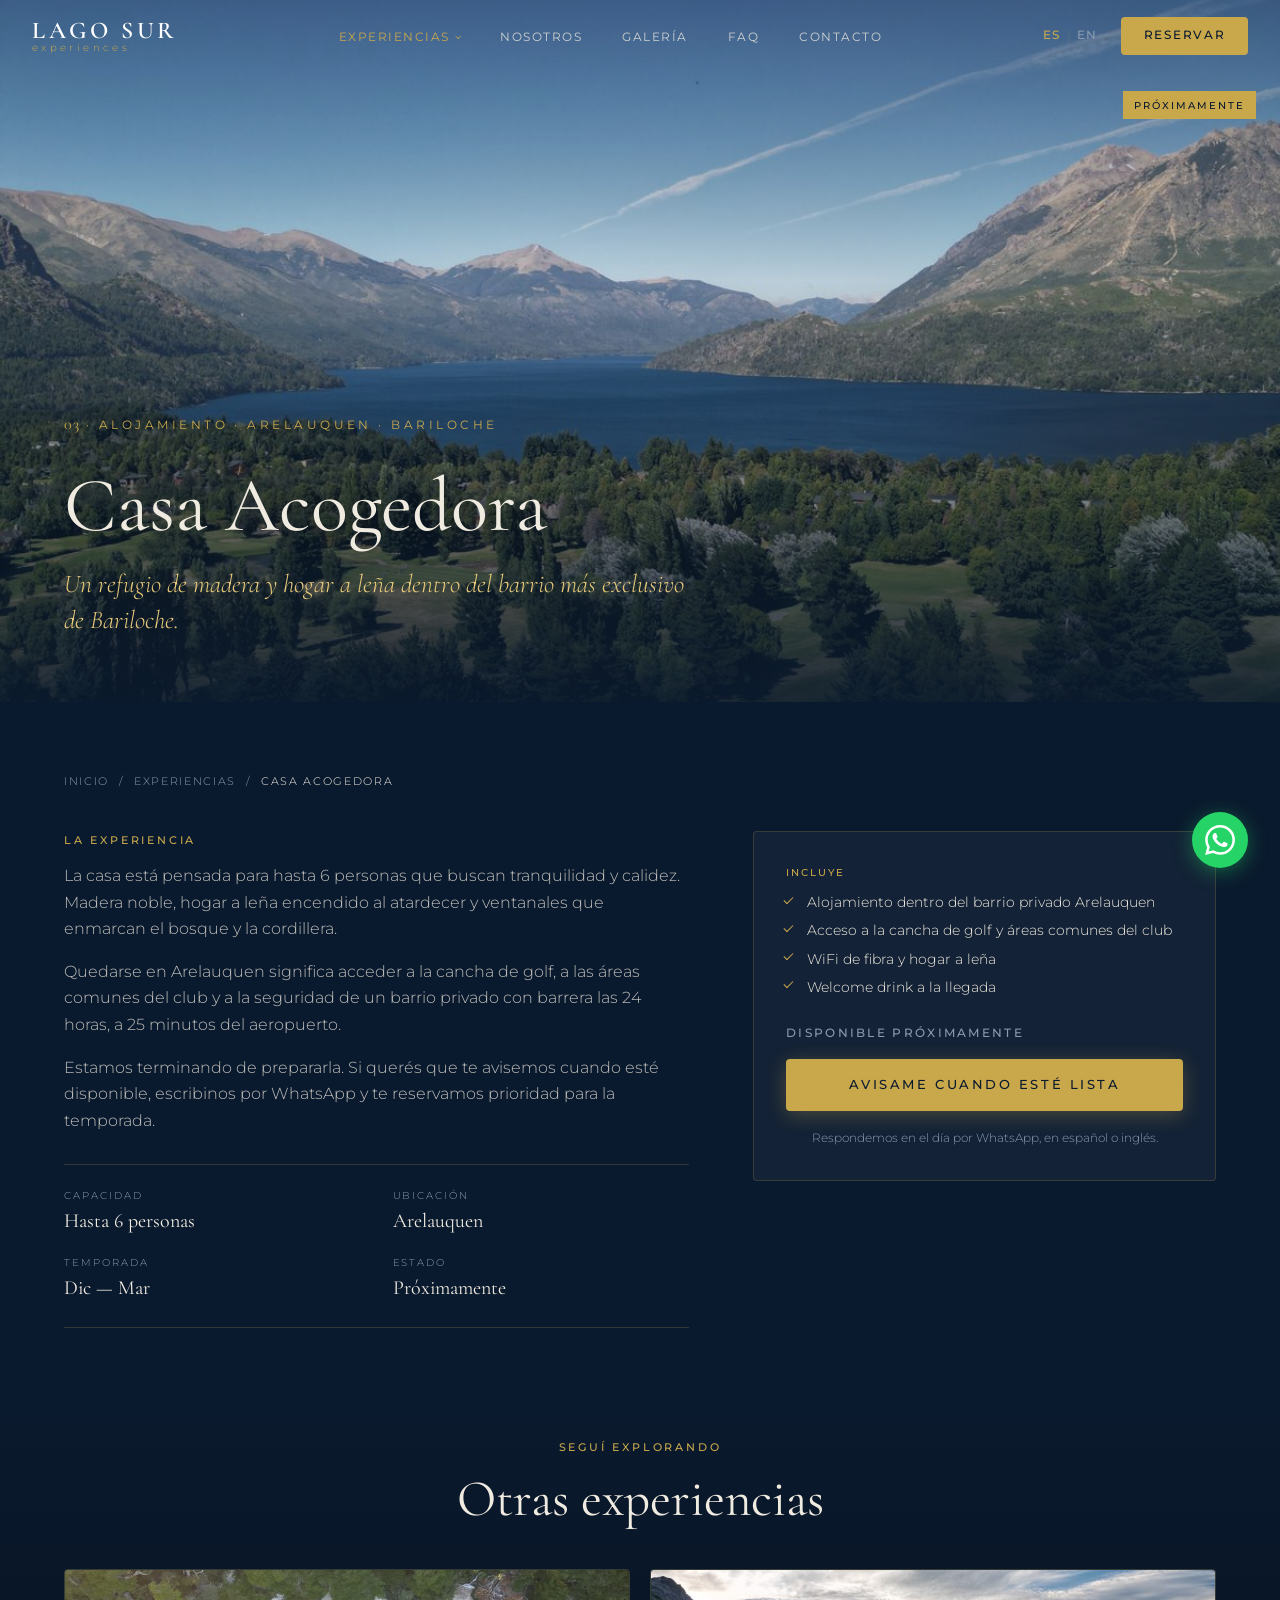
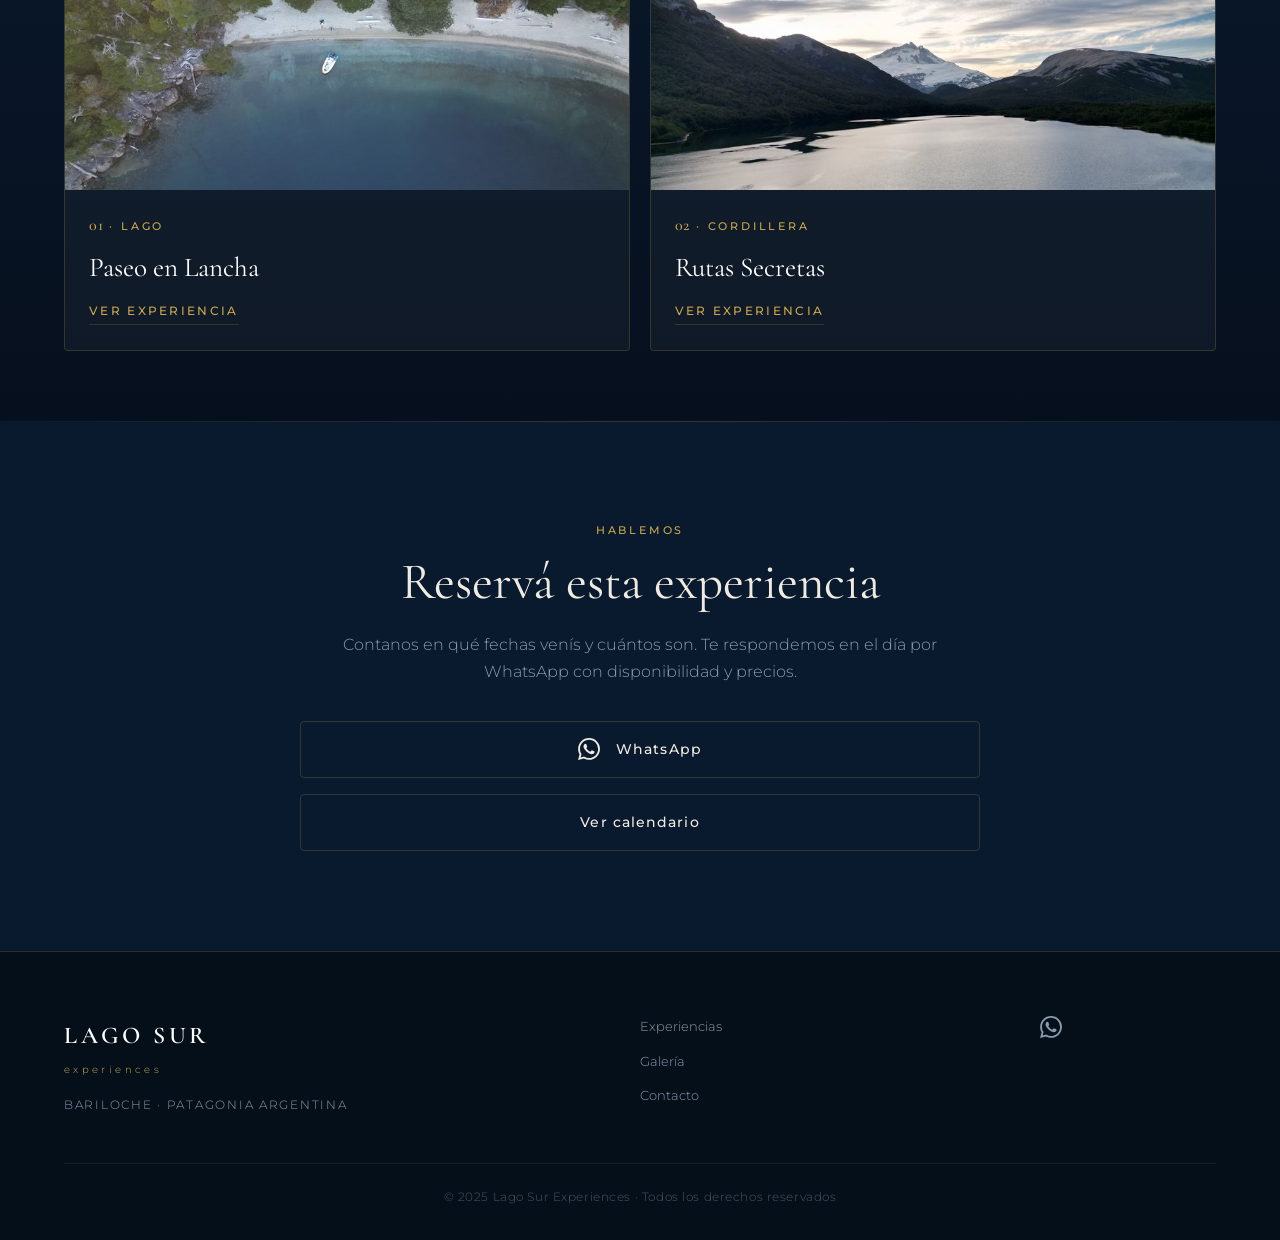
==== casa-arelauquen.html @ a9408c5f "SEO/GEO pass: move to lagosur.site, open robots.txt to AI crawlers, tighter titles - Canonicals, sit" ====
<!DOCTYPE html>
<html lang="es">
<head>
  <meta charset="UTF-8">
  <meta name="viewport" content="width=device-width, initial-scale=1.0">
  <title>Casa en Arelauquen, Bariloche (próximamente) | Lago Sur</title>
  <meta name="description" content="Casa para hasta 6 personas con hogar a leña dentro del barrio privado Arelauquen, Bariloche, con acceso al golf y al club. Próximamente.">
  <meta name="keywords" content="alojamiento Arelauquen, casa Bariloche barrio privado, hospedaje golf Bariloche">
  <link rel="canonical" href="https://lagosur.site/casa-arelauquen.html">

  <meta property="og:type" content="website">
  <meta property="og:site_name" content="Lago Sur Experiences">
  <meta property="og:url" content="https://lagosur.site/casa-arelauquen.html">
  <meta property="og:title" content="Casa en Arelauquen, Bariloche (próximamente) | Lago Sur">
  <meta property="og:description" content="Casa para hasta 6 personas con hogar a leña dentro del barrio privado Arelauquen, Bariloche, con acceso al golf y al club. Próximamente.">
  <meta property="og:image" content="https://lagosur.site/assets/img/arelauquen-golf.jpg">
  <meta property="og:image:alt" content="Casa en Arelauquen, Bariloche (próximamente) | Lago Sur">
  <meta property="og:locale" content="es_AR">
  <meta property="og:locale:alternate" content="en_US">
  <meta name="twitter:card" content="summary_large_image">
  <meta name="twitter:title" content="Casa en Arelauquen, Bariloche (próximamente) | Lago Sur">
  <meta name="twitter:description" content="Casa para hasta 6 personas con hogar a leña dentro del barrio privado Arelauquen, Bariloche, con acceso al golf y al club. Próximamente.">
  <meta name="twitter:image" content="https://lagosur.site/assets/img/arelauquen-golf.jpg">
  <meta name="theme-color" content="#0a1a2e">

  <link rel="icon" href="/favicon.ico" sizes="48x48">
  <link rel="icon" href="/favicon.svg" type="image/svg+xml">
  <link rel="apple-touch-icon" href="/apple-touch-icon.png">
  <link rel="manifest" href="/site.webmanifest">

  <script type="application/ld+json">
  {
    "@context": "https://schema.org",
    "@graph": [
      {
        "@type": "BreadcrumbList",
        "itemListElement": [
          {
            "@type": "ListItem",
            "position": 1,
            "name": "Inicio",
            "item": "https://lagosur.site/"
          },
          {
            "@type": "ListItem",
            "position": 2,
            "name": "Experiencias",
            "item": "https://lagosur.site/experiencias.html"
          },
          {
            "@type": "ListItem",
            "position": 3,
            "name": "Casa Acogedora",
            "item": "https://lagosur.site/casa-arelauquen.html"
          }
        ]
      },
      {
        "@type": "LodgingBusiness",
        "name": "Casa Acogedora",
        "url": "https://lagosur.site/casa-arelauquen.html",
        "image": "https://lagosur.site/assets/img/arelauquen-golf.jpg",
        "description": "Casa para hasta 6 personas con hogar a leña dentro del barrio privado Arelauquen, Bariloche, con acceso al golf y al club. Próximamente.",
        "address": {
          "@type": "PostalAddress",
          "addressLocality": "Bariloche",
          "addressRegion": "Río Negro",
          "addressCountry": "AR"
        }
      }
    ]
  }
  </script>
  <link rel="preconnect" href="https://fonts.googleapis.com">
  <link href="https://fonts.googleapis.com/css2?family=Cormorant+Garamond:ital,wght@0,300;0,400;0,600;1,300;1,400&family=Montserrat:wght@300;400;500;600&display=swap" rel="stylesheet">
  <link rel="stylesheet" href="styles.css">
</head>
<body class="page-experiencias page-xp" data-xp="casa-arelauquen" data-wa-es="Hola, quiero que me avisen cuando la casa en Arelauquen esté disponible" data-wa-en="Hi, please let me know when the house in Arelauquen is available">

  <!-- ── NAVBAR ────────────────────────────────────────────────── -->
  <nav id="navbar">
    <a href="index.html" class="nav-logo">
      <span class="logo-main">LAGO SUR</span>
      <span class="logo-sub" data-es="experiences" data-en="experiences">experiences</span>
    </a>

    <button class="nav-toggle" id="navToggle" aria-label="Menú">
      <span></span><span></span><span></span>
    </button>

    <ul class="nav-links" id="navLinks">
      <li class="nav-dropdown">
        <a href="experiencias.html" class="nav-drop-trigger active" data-es="Experiencias" data-en="Experiences">Experiencias</a>
        <ul class="nav-drop-menu">
          <li><a href="paseo-en-lancha.html" data-es="Paseo en Lancha" data-en="Boat Tour">Paseo en Lancha</a></li>
          <li><a href="rutas-secretas.html"  data-es="Rutas Secretas"  data-en="Secret Trails">Rutas Secretas</a></li>
          <li><a href="casa-arelauquen.html" class="active"   data-es="Casa Acogedora"  data-en="Cozy House">Casa Acogedora</a></li>
          <li class="nav-drop-all"><a href="experiencias.html" data-es="Ver todas en detalle" data-en="See all in detail">Ver todas en detalle</a></li>
        </ul>
      </li>
      <li><a href="index.html#guias"         data-es="Nosotros"     data-en="About us">Nosotros</a></li>
      <li><a href="index.html#galeria"       data-es="Galería"      data-en="Gallery">Galería</a></li>
      <li><a href="index.html#faq"           data-es="FAQ"          data-en="FAQ">FAQ</a></li>
      <li><a href="#contacto"      data-es="Contacto"     data-en="Contact">Contacto</a></li>
    </ul>

    <div class="nav-right">
      <div class="lang-toggle">
        <button class="lang-btn active" id="btnEs" onclick="setLang('es')">ES</button>
        <span class="lang-sep">|</span>
        <button class="lang-btn" id="btnEn" onclick="setLang('en')">EN</button>
      </div>
      <a href="#contacto" class="btn-reservar" data-es="Reservar" data-en="Book Now">Reservar</a>
    </div>
  </nav>

  <!-- ── HERO ──────────────────────────────────────────────────── -->
  <header class="xp-hero xp-hero--page">
    <img class="xp-hero-img" src="assets/img/arelauquen-golf.jpg" srcset="assets/img/arelauquen-golf-800.jpg 800w, assets/img/arelauquen-golf.jpg 1600w" sizes="100vw" fetchpriority="high"
         style="object-position:center 45%" alt="Cancha de golf de Arelauquen con el lago Nahuel Huapi y la cordillera" data-alt-es="Cancha de golf de Arelauquen con el lago Nahuel Huapi y la cordillera" data-alt-en="Arelauquen golf course with Lake Nahuel Huapi and the Andes">
    <div class="hero-overlay"></div>
    <span class="exp-badge xp-hero-badge" data-es="Próximamente" data-en="Coming soon">Próximamente</span>
    <div class="hero-content fade-in">
      <p class="hero-location"><span class="xp-num">03</span> · <span data-es="Alojamiento" data-en="Stay">Alojamiento</span> · Arelauquen · Bariloche</p>
      <h1 class="hero-title" data-es="Casa Acogedora" data-en="Cozy House">Casa Acogedora</h1>
      <p class="xp-hero-tag" data-es="Un refugio de madera y hogar a leña dentro del barrio más exclusivo de Bariloche." data-en="A wood-and-fireplace refuge inside the most exclusive estate in Bariloche.">Un refugio de madera y hogar a leña dentro del barrio más exclusivo de Bariloche.</p>
    </div>
  </header>

  <!-- ── DETALLE ───────────────────────────────────────────────── -->
  <section class="xp-detail">
    <div class="container">
      <nav class="xp-crumbs fade-in" aria-label="Breadcrumb">
        <a href="index.html" data-es="Inicio" data-en="Home">Inicio</a><span>/</span><a href="experiencias.html" data-es="Experiencias" data-en="Experiences">Experiencias</a><span>/</span><span data-es="Casa Acogedora" data-en="Cozy House">Casa Acogedora</span>
      </nav>
      <div class="xp-detail-grid">
        <div class="xp-body fade-in">
          <p class="section-label" data-es="La experiencia" data-en="The experience">La experiencia</p>
          <p data-es="La casa está pensada para hasta 6 personas que buscan tranquilidad y calidez. Madera noble, hogar a leña encendido al atardecer y ventanales que enmarcan el bosque y la cordillera." data-en="The house is designed for up to 6 guests looking for calm and warmth. Noble wood, a fireplace lit at sunset and windows that frame the forest and the Andes.">La casa está pensada para hasta 6 personas que buscan tranquilidad y calidez. Madera noble, hogar a leña encendido al atardecer y ventanales que enmarcan el bosque y la cordillera.</p>
          <p data-es="Quedarse en Arelauquen significa acceder a la cancha de golf, a las áreas comunes del club y a la seguridad de un barrio privado con barrera las 24 horas, a 25 minutos del aeropuerto." data-en="Staying in Arelauquen means access to the golf course, the club common areas and the security of a gated estate with 24-hour access, 25 minutes from the airport.">Quedarse en Arelauquen significa acceder a la cancha de golf, a las áreas comunes del club y a la seguridad de un barrio privado con barrera las 24 horas, a 25 minutos del aeropuerto.</p>
          <p data-es="Estamos terminando de prepararla. Si querés que te avisemos cuando esté disponible, escribinos por WhatsApp y te reservamos prioridad para la temporada." data-en="We are finishing getting it ready. If you would like to be notified when it is available, message us on WhatsApp and we will hold priority for you this season.">Estamos terminando de prepararla. Si querés que te avisemos cuando esté disponible, escribinos por WhatsApp y te reservamos prioridad para la temporada.</p>
          <div class="xp-facts">
          <div class="xp-fact">
            <span class="xp-fact-label" data-es="Capacidad" data-en="Capacity">Capacidad</span>
            <strong data-es="Hasta 6 personas" data-en="Up to 6 people">Hasta 6 personas</strong>
          </div>
          <div class="xp-fact">
            <span class="xp-fact-label" data-es="Ubicación" data-en="Location">Ubicación</span>
            <strong data-es="Arelauquen" data-en="Arelauquen">Arelauquen</strong>
          </div>
          <div class="xp-fact">
            <span class="xp-fact-label" data-es="Temporada" data-en="Season">Temporada</span>
            <strong data-es="Dic — Mar" data-en="Dec — Mar">Dic — Mar</strong>
          </div>
          <div class="xp-fact">
            <span class="xp-fact-label" data-es="Estado" data-en="Status">Estado</span>
            <strong data-es="Próximamente" data-en="Coming soon">Próximamente</strong>
          </div>
          </div>
        </div>
        <aside class="xp-aside fade-in">
          <div class="xp-aside-card">
            <p class="exp-incluye-label" data-es="Incluye" data-en="Includes">Incluye</p>
            <ul class="exp-incluye">
            <li data-es="Alojamiento dentro del barrio privado Arelauquen" data-en="Accommodation inside the Arelauquen private estate">Alojamiento dentro del barrio privado Arelauquen</li>
            <li data-es="Acceso a la cancha de golf y áreas comunes del club" data-en="Access to the golf course and club common areas">Acceso a la cancha de golf y áreas comunes del club</li>
            <li data-es="WiFi de fibra y hogar a leña" data-en="Fiber WiFi and wood fireplace">WiFi de fibra y hogar a leña</li>
            <li data-es="Welcome drink a la llegada" data-en="Welcome drink on arrival">Welcome drink a la llegada</li>
            </ul>
            <span class="exp-cta exp-cta--soon" data-es="Disponible próximamente" data-en="Available soon">Disponible próximamente</span>
            <a href="#contacto" class="btn-hero xp-cta xp-cta-wa" target="_blank" rel="noopener" data-es="Avisame cuando esté lista" data-en="Notify me when it is ready">Avisame cuando esté lista</a>
            <p class="xp-aside-note" data-es="Respondemos en el día por WhatsApp, en español o inglés." data-en="We reply same-day via WhatsApp, in Spanish or English.">Respondemos en el día por WhatsApp, en español o inglés.</p>
          </div>
        </aside>
      </div>
    </div>
  </section>

  <!-- ── OTRAS EXPERIENCIAS ─────────────────────────────────────── -->
  <section class="xp-others">
    <div class="container">
      <div class="section-header fade-in">
        <p class="section-label" data-es="Seguí explorando" data-en="Keep exploring">Seguí explorando</p>
        <h2 data-es="Otras experiencias" data-en="Other experiences">Otras experiencias</h2>
      </div>
      <div class="xp-others-grid">
        <a href="paseo-en-lancha.html" class="xp-other fade-in">
          
          <img src="assets/img/playa-turquesa-aerea-800.jpg" loading="lazy" alt="Paseo en Lancha" data-alt-es="Paseo en Lancha" data-alt-en="Boat Tour">
          <div class="xp-other-body">
            <p class="section-label"><span class="xp-num">01</span> · <span data-es="Lago" data-en="Lake">Lago</span></p>
            <h3 data-es="Paseo en Lancha" data-en="Boat Tour">Paseo en Lancha</h3>
            <span class="exp-cta" data-es="Ver experiencia" data-en="See experience">Ver experiencia</span>
          </div>
        </a>
        <a href="rutas-secretas.html" class="xp-other fade-in">
          
          <img src="assets/img/lago-cordillera-nubes-800.jpg" loading="lazy" alt="Rutas Secretas" data-alt-es="Rutas Secretas" data-alt-en="Secret Trails">
          <div class="xp-other-body">
            <p class="section-label"><span class="xp-num">02</span> · <span data-es="Cordillera" data-en="Andes">Cordillera</span></p>
            <h3 data-es="Rutas Secretas" data-en="Secret Trails">Rutas Secretas</h3>
            <span class="exp-cta" data-es="Ver experiencia" data-en="See experience">Ver experiencia</span>
          </div>
        </a>
      </div>
    </div>
  </section>

  <!-- ── CONTACTO ───────────────────────────────────────────────── -->
  <section id="contacto" class="contacto">
    <div class="container">
      <div class="contacto-simple fade-in">
        <p class="section-label" data-es="Hablemos" data-en="Let's talk">Hablemos</p>
        <h2 data-es="Reservá esta experiencia" data-en="Book this experience">Reservá esta experiencia</h2>
        <p class="contacto-lead" data-es="Contanos en qué fechas venís y cuántos son. Te respondemos en el día por WhatsApp con disponibilidad y precios." data-en="Tell us your dates and how many you are. We reply same-day via WhatsApp with availability and prices.">Contanos en qué fechas venís y cuántos son. Te respondemos en el día por WhatsApp con disponibilidad y precios.</p>
        <div class="contacto-canales">
          <a href="#contacto" class="canal-item canal-whatsapp" target="_blank" rel="noopener">
            <svg viewBox="0 0 24 24" fill="currentColor"><path d="M17.472 14.382c-.297-.149-1.758-.867-2.03-.967-.273-.099-.471-.148-.67.15-.197.297-.767.966-.94 1.164-.173.199-.347.223-.644.075-.297-.15-1.255-.463-2.39-1.475-.883-.788-1.48-1.761-1.653-2.059-.173-.297-.018-.458.13-.606.134-.133.298-.347.446-.52.149-.174.198-.298.298-.497.099-.198.05-.371-.025-.52-.075-.149-.669-1.612-.916-2.207-.242-.579-.487-.5-.669-.51-.173-.008-.371-.01-.57-.01-.198 0-.52.074-.792.372-.272.297-1.04 1.016-1.04 2.479 0 1.462 1.065 2.875 1.213 3.074.149.198 2.096 3.2 5.077 4.487.709.306 1.262.489 1.694.625.712.227 1.36.195 1.871.118.571-.085 1.758-.719 2.006-1.413.248-.694.248-1.289.173-1.413-.074-.124-.272-.198-.57-.347m-5.421 7.403h-.004a9.87 9.87 0 01-5.031-1.378l-.361-.214-3.741.982.998-3.648-.235-.374a9.86 9.86 0 01-1.51-5.26c.001-5.45 4.436-9.884 9.888-9.884 2.64 0 5.122 1.03 6.988 2.898a9.825 9.825 0 012.893 6.994c-.003 5.45-4.437 9.884-9.885 9.884m8.413-18.297A11.815 11.815 0 0012.05 0C5.495 0 .16 5.335.157 11.892c0 2.096.547 4.142 1.588 5.945L.057 24l6.305-1.654a11.882 11.882 0 005.683 1.448h.005c6.554 0 11.89-5.335 11.893-11.893a11.821 11.821 0 00-3.48-8.413z"/></svg>
            WhatsApp
          </a>
          <a href="index.html#reservar" class="canal-item" data-es="Ver calendario" data-en="See calendar">Ver calendario</a>
        </div>
      </div>
    </div>
  </section>

  <!-- ── FOOTER ─────────────────────────────────────────────────── -->
  <footer class="footer">
    <div class="container">
      <div class="footer-grid">
        <div class="footer-brand">
          <span class="logo-main">LAGO SUR</span>
          <span class="logo-sub">experiences</span>
          <p data-es="Bariloche · Patagonia Argentina" data-en="Bariloche · Argentine Patagonia">Bariloche · Patagonia Argentina</p>
        </div>
        <div class="footer-links">
          <a href="experiencias.html" data-es="Experiencias" data-en="Experiences">Experiencias</a>
          <a href="index.html#galeria"      data-es="Galería"        data-en="Gallery">Galería</a>
          <a href="#contacto"     data-es="Contacto"       data-en="Contact">Contacto</a>
        </div>
        <div class="footer-social">
          <a href="#" target="_blank" rel="noopener" aria-label="Instagram">
            <svg viewBox="0 0 24 24" fill="currentColor"><path d="M12 2.163c3.204 0 3.584.012 4.85.07 3.252.148 4.771 1.691 4.919 4.919.058 1.265.069 1.645.069 4.849 0 3.205-.012 3.584-.069 4.849-.149 3.225-1.664 4.771-4.919 4.919-1.266.058-1.644.07-4.85.07-3.204 0-3.584-.012-4.849-.07-3.26-.149-4.771-1.699-4.919-4.92-.058-1.265-.07-1.644-.07-4.849 0-3.204.013-3.583.07-4.849.149-3.227 1.664-4.771 4.919-4.919 1.266-.057 1.645-.069 4.849-.069zm0-2.163c-3.259 0-3.667.014-4.947.072-4.358.2-6.78 2.618-6.98 6.98-.059 1.281-.073 1.689-.073 4.948 0 3.259.014 3.668.072 4.948.2 4.358 2.618 6.78 6.98 6.98 1.281.058 1.689.072 4.948.072 3.259 0 3.668-.014 4.948-.072 4.354-.2 6.782-2.618 6.979-6.98.059-1.28.073-1.689.073-4.948 0-3.259-.014-3.667-.072-4.947-.196-4.354-2.617-6.78-6.979-6.98-1.281-.059-1.69-.073-4.949-.073zm0 5.838c-3.403 0-6.162 2.759-6.162 6.162s2.759 6.163 6.162 6.163 6.162-2.759 6.162-6.163c0-3.403-2.759-6.162-6.162-6.162zm0 10.162c-2.209 0-4-1.79-4-4 0-2.209 1.791-4 4-4s4 1.791 4 4c0 2.21-1.791 4-4 4zm6.406-11.845c-.796 0-1.441.645-1.441 1.44s.645 1.44 1.441 1.44c.795 0 1.439-.645 1.439-1.44s-.644-1.44-1.439-1.44z"/></svg>
          </a>
          <a href="#contacto" target="_blank" rel="noopener" aria-label="WhatsApp">
            <svg viewBox="0 0 24 24" fill="currentColor"><path d="M17.472 14.382c-.297-.149-1.758-.867-2.03-.967-.273-.099-.471-.148-.67.15-.197.297-.767.966-.94 1.164-.173.199-.347.223-.644.075-.297-.15-1.255-.463-2.39-1.475-.883-.788-1.48-1.761-1.653-2.059-.173-.297-.018-.458.13-.606.134-.133.298-.347.446-.52.149-.174.198-.298.298-.497.099-.198.05-.371-.025-.52-.075-.149-.669-1.612-.916-2.207-.242-.579-.487-.5-.669-.51-.173-.008-.371-.01-.57-.01-.198 0-.52.074-.792.372-.272.297-1.04 1.016-1.04 2.479 0 1.462 1.065 2.875 1.213 3.074.149.198 2.096 3.2 5.077 4.487.709.306 1.262.489 1.694.625.712.227 1.36.195 1.871.118.571-.085 1.758-.719 2.006-1.413.248-.694.248-1.289.173-1.413-.074-.124-.272-.198-.57-.347m-5.421 7.403h-.004a9.87 9.87 0 01-5.031-1.378l-.361-.214-3.741.982.998-3.648-.235-.374a9.86 9.86 0 01-1.51-5.26c.001-5.45 4.436-9.884 9.888-9.884 2.64 0 5.122 1.03 6.988 2.898a9.825 9.825 0 012.893 6.994c-.003 5.45-4.437 9.884-9.885 9.884m8.413-18.297A11.815 11.815 0 0012.05 0C5.495 0 .16 5.335.157 11.892c0 2.096.547 4.142 1.588 5.945L.057 24l6.305-1.654a11.882 11.882 0 005.683 1.448h.005c6.554 0 11.89-5.335 11.893-11.893a11.821 11.821 0 00-3.48-8.413z"/></svg>
          </a>
        </div>
      </div>
      <div class="footer-bottom">
        <p>© 2025 Lago Sur Experiences · <span data-es="Todos los derechos reservados" data-en="All rights reserved">Todos los derechos reservados</span></p>
      </div>
    </div>
  </footer>

  <!-- ── WHATSAPP FAB ────────────────────────────────────────────── -->
  <a href="#contacto"
     class="whatsapp-fab" target="_blank" rel="noopener" aria-label="WhatsApp">
    <svg viewBox="0 0 24 24" fill="currentColor"><path d="M17.472 14.382c-.297-.149-1.758-.867-2.03-.967-.273-.099-.471-.148-.67.15-.197.297-.767.966-.94 1.164-.173.199-.347.223-.644.075-.297-.15-1.255-.463-2.39-1.475-.883-.788-1.48-1.761-1.653-2.059-.173-.297-.018-.458.13-.606.134-.133.298-.347.446-.52.149-.174.198-.298.298-.497.099-.198.05-.371-.025-.52-.075-.149-.669-1.612-.916-2.207-.242-.579-.487-.5-.669-.51-.173-.008-.371-.01-.57-.01-.198 0-.52.074-.792.372-.272.297-1.04 1.016-1.04 2.479 0 1.462 1.065 2.875 1.213 3.074.149.198 2.096 3.2 5.077 4.487.709.306 1.262.489 1.694.625.712.227 1.36.195 1.871.118.571-.085 1.758-.719 2.006-1.413.248-.694.248-1.289.173-1.413-.074-.124-.272-.198-.57-.347m-5.421 7.403h-.004a9.87 9.87 0 01-5.031-1.378l-.361-.214-3.741.982.998-3.648-.235-.374a9.86 9.86 0 01-1.51-5.26c.001-5.45 4.436-9.884 9.888-9.884 2.64 0 5.122 1.03 6.988 2.898a9.825 9.825 0 012.893 6.994c-.003 5.45-4.437 9.884-9.885 9.884m8.413-18.297A11.815 11.815 0 0012.05 0C5.495 0 .16 5.335.157 11.892c0 2.096.547 4.142 1.588 5.945L.057 24l6.305-1.654a11.882 11.882 0 005.683 1.448h.005c6.554 0 11.89-5.335 11.893-11.893a11.821 11.821 0 00-3.48-8.413z"/></svg>
  </a>

  <!-- ── LIGHTBOX ────────────────────────────────────────────────── -->
  <div class="lightbox" id="lightbox" onclick="closeLightbox()">
    <button class="lightbox-close" onclick="closeLightbox()">×</button>
    <button class="lightbox-prev" onclick="event.stopPropagation(); lightboxNav(-1)">‹</button>
    <div class="lightbox-content" id="lightboxContent" onclick="event.stopPropagation()"></div>
    <button class="lightbox-next" onclick="event.stopPropagation(); lightboxNav(1)">›</button>
  </div>

  <script src="script.js"></script>
</body>
</html>
---- styles.css ----
/* ── VARIABLES ──────────────────────────────────────────────── */
:root {
  --navy:    #0a1a2e;
  --forest:  #0f2d1f;
  --gold:    #c9a84c;
  --gold-lt: #e6c87a;
  --teal:    #1a6b8a;
  --teal-lt: #2a8fad;
  --cream:   #f0ebe0;
  --white:   #ffffff;
  --gray:    #8a9bb0;
  --card-bg: rgba(255,255,255,0.04);
  --border:  rgba(201,168,76,0.2);

  --font-serif: 'Cormorant Garamond', Georgia, serif;
  --font-sans:  'Montserrat', sans-serif;

  --max-w: 1200px;
  --nav-h: 72px;
  --radius: 4px;
  --transition: 0.35s ease;
}

/* ── RESET ──────────────────────────────────────────────────── */
*, *::before, *::after { box-sizing: border-box; margin: 0; padding: 0; }
html { scroll-behavior: smooth; font-size: 16px; }
body {
  background: var(--navy);
  color: var(--cream);
  font-family: var(--font-sans);
  font-weight: 300;
  line-height: 1.7;
  overflow-x: hidden;
}
img { max-width: 100%; display: block; }
a { color: inherit; text-decoration: none; }
ul { list-style: none; }
button { background: none; border: none; cursor: pointer; font: inherit; }

/* ── TYPOGRAPHY ─────────────────────────────────────────────── */
h1, h2, h3 { font-family: var(--font-serif); font-weight: 400; line-height: 1.15; }
h1 { font-size: clamp(2.8rem, 6vw, 5.5rem); }
h2 { font-size: clamp(2rem, 4vw, 3.2rem); }
h3 { font-size: clamp(1.3rem, 2.5vw, 1.7rem); }
em { font-style: italic; color: var(--gold); }

/* ── LAYOUT ─────────────────────────────────────────────────── */
.container { max-width: var(--max-w); margin: 0 auto; padding: 0 1.5rem; }
section { padding: 100px 0; }

/* ── FADE-IN ─────────────────────────────────────────────────── */
.fade-in {
  opacity: 0;
  transform: translateY(30px);
  transition: opacity 0.7s ease, transform 0.7s ease;
}
.fade-in.visible {
  opacity: 1;
  transform: translateY(0);
}

/* ── SECTION HEADER ──────────────────────────────────────────── */
.section-label {
  font-family: var(--font-sans);
  font-size: 0.7rem;
  font-weight: 500;
  letter-spacing: 0.25em;
  text-transform: uppercase;
  color: var(--gold);
  margin-bottom: 0.8rem;
}
.section-header {
  text-align: center;
  max-width: 700px;
  margin: 0 auto 4rem;
}
.section-header h2 { margin-bottom: 1rem; }
.section-desc { color: var(--gray); font-size: 1rem; }

/* ── NAVBAR ──────────────────────────────────────────────────── */
#navbar {
  position: fixed;
  top: 0; left: 0; right: 0;
  height: var(--nav-h);
  display: flex;
  align-items: center;
  justify-content: space-between;
  padding: 0 2rem;
  z-index: 1000;
  transition: background var(--transition), backdrop-filter var(--transition), border-bottom var(--transition);
}
#navbar.scrolled {
  background: rgba(10,26,46,0.95);
  backdrop-filter: blur(12px);
  border-bottom: 1px solid var(--border);
}

.nav-logo {
  display: flex;
  flex-direction: column;
  line-height: 1;
}
.logo-main {
  font-family: var(--font-serif);
  font-size: 1.5rem;
  font-weight: 600;
  letter-spacing: 0.15em;
  color: var(--white);
}
.logo-sub {
  font-size: 0.6rem;
  font-weight: 300;
  letter-spacing: 0.35em;
  text-transform: lowercase;
  color: var(--gold);
}

.nav-links {
  display: flex;
  gap: 2.5rem;
}
.nav-links a {
  font-size: 0.78rem;
  font-weight: 400;
  letter-spacing: 0.12em;
  text-transform: uppercase;
  color: var(--cream);
  opacity: 0.8;
  transition: opacity var(--transition), color var(--transition);
}
.nav-links a:hover { opacity: 1; color: var(--gold); }
.nav-links a.active { opacity: 1; color: var(--gold); }

.nav-dropdown { position: relative; }
.nav-drop-trigger::after {
  content: '';
  display: inline-block;
  width: 0.35em; height: 0.35em;
  margin-left: 0.5em;
  border-right: 1px solid currentColor;
  border-bottom: 1px solid currentColor;
  transform: translateY(-0.2em) rotate(45deg);
  opacity: 0.7;
}
.nav-drop-menu {
  position: absolute;
  top: 100%; left: 50%;
  transform: translate(-50%, 8px);
  min-width: 230px;
  padding: 0.9rem 0;
  background: rgba(10,26,46,0.97);
  border: 1px solid var(--border);
  border-radius: var(--radius);
  backdrop-filter: blur(12px);
  box-shadow: 0 18px 40px rgba(0,0,0,0.35);
  opacity: 0;
  visibility: hidden;
  transition: opacity var(--transition), transform var(--transition), visibility var(--transition);
}
.nav-drop-menu::before {
  content: '';
  position: absolute;
  top: -12px; left: 0; right: 0;
  height: 12px;
}
.nav-dropdown:hover .nav-drop-menu,
.nav-dropdown:focus-within .nav-drop-menu {
  opacity: 1;
  visibility: visible;
  transform: translate(-50%, 0);
}
.nav-drop-menu li a {
  display: block;
  padding: 0.55rem 1.4rem;
  font-size: 0.72rem;
  letter-spacing: 0.1em;
  white-space: nowrap;
}
.nav-drop-all { margin-top: 0.5rem; border-top: 1px solid var(--border); padding-top: 0.5rem; }
.nav-drop-all a { color: var(--gold); }

.nav-right {
  display: flex;
  align-items: center;
  gap: 1.5rem;
}

.lang-toggle { display: flex; align-items: center; gap: 0.4rem; }
.lang-btn {
  font-size: 0.72rem;
  font-weight: 500;
  letter-spacing: 0.1em;
  color: var(--gray);
  transition: color var(--transition);
}
.lang-btn.active { color: var(--gold); }
.lang-btn:hover { color: var(--cream); }
.lang-sep { color: var(--border); font-size: 0.9rem; }

.btn-reservar {
  font-size: 0.72rem;
  font-weight: 500;
  letter-spacing: 0.15em;
  text-transform: uppercase;
  color: var(--navy);
  background: var(--gold);
  padding: 0.55rem 1.4rem;
  border-radius: var(--radius);
  transition: background var(--transition), transform var(--transition);
}
.btn-reservar:hover { background: var(--gold-lt); transform: translateY(-1px); }

.nav-toggle {
  display: none;
  flex-direction: column;
  gap: 5px;
  padding: 4px;
}
.nav-toggle span {
  display: block;
  width: 24px;
  height: 1.5px;
  background: var(--cream);
  transition: var(--transition);
}

/* ── HERO ────────────────────────────────────────────────────── */
.hero {
  min-height: 100vh;
  display: flex;
  align-items: flex-start;
  justify-content: center;
  position: relative;
  overflow: hidden;
  padding: 0;
  background:
    radial-gradient(ellipse at 50% 120%, rgba(26,107,138,0.4) 0%, transparent 60%),
    radial-gradient(ellipse at 20% 50%, rgba(15,45,31,0.6) 0%, transparent 50%),
    radial-gradient(ellipse at 80% 20%, rgba(10,26,46,0.8) 0%, transparent 50%),
    linear-gradient(160deg, #0a1a2e 0%, #0d2a3d 30%, #1a5a6a 55%, #0f3a28 75%, #0a1a2e 100%);
}

.hero-video {
  position: absolute;
  top: 0;
  left: 0;
  width: 100%;
  height: 112%; /* más alto que el hero: el bote (centro-abajo del clip) queda debajo del botón */
  object-fit: cover;
  object-position: center top;
  pointer-events: none;
}

.hero-overlay {
  position: absolute;
  inset: 0;
  background:
    linear-gradient(180deg, rgba(10,26,46,0.35) 0%, rgba(10,26,46,0.25) 45%, rgba(10,26,46,0.75) 100%),
    rgba(10,26,46,0.35);
}

.hero-content {
  position: relative;
  text-align: center;
  padding: calc(var(--nav-h) + 7vh) 2rem 2rem;
  z-index: 1;
}

.hero-location {
  font-size: 0.72rem;
  font-weight: 400;
  letter-spacing: 0.3em;
  text-transform: uppercase;
  color: var(--gold);
  margin-bottom: 1.5rem;
}

.hero-title {
  margin-bottom: 1.2rem;
  text-shadow: 0 2px 30px rgba(0,0,0,0.5);
}

.hero-sub {
  font-size: 0.85rem;
  letter-spacing: 0.25em;
  text-transform: uppercase;
  color: rgba(240,235,224,0.7);
  margin-bottom: 2.5rem;
}

.btn-hero {
  display: inline-block;
  font-size: 0.8rem;
  font-weight: 500;
  letter-spacing: 0.2em;
  text-transform: uppercase;
  color: var(--navy);
  background: var(--gold);
  padding: 1rem 3rem;
  border-radius: var(--radius);
  transition: background var(--transition), transform var(--transition), box-shadow var(--transition);
  box-shadow: 0 4px 20px rgba(201,168,76,0.3);
}
.btn-hero:hover {
  background: var(--gold-lt);
  transform: translateY(-2px);
  box-shadow: 0 8px 30px rgba(201,168,76,0.4);
}

.hero-scroll-hint {
  position: absolute;
  bottom: 2.5rem;
  left: 50%;
  transform: translateX(-50%);
  z-index: 1;
}
.hero-scroll-hint span {
  display: block;
  width: 1px;
  height: 50px;
  background: linear-gradient(to bottom, var(--gold), transparent);
  animation: scrollPulse 2s ease-in-out infinite;
}
@keyframes scrollPulse {
  0%, 100% { opacity: 0.3; transform: scaleY(1); }
  50% { opacity: 1; transform: scaleY(1.2); }
}

/* ── SOBRE ───────────────────────────────────────────────────── */
.sobre {
  background: var(--forest);
  position: relative;
}
.sobre::before {
  content: '';
  position: absolute;
  top: 0; left: 0; right: 0;
  height: 1px;
  background: linear-gradient(to right, transparent, var(--border), transparent);
}

.sobre-grid {
  display: grid;
  grid-template-columns: 1fr 1fr;
  gap: 5rem;
  align-items: center;
}

.sobre-text h2 { margin-bottom: 1.5rem; }
.sobre-text p {
  color: rgba(240,235,224,0.75);
  margin-bottom: 1rem;
  font-size: 1rem;
}

.sobre-stats {
  display: flex;
  gap: 3rem;
  margin-top: 2.5rem;
  padding-top: 2rem;
  border-top: 1px solid var(--border);
}
.stat { display: flex; flex-direction: column; }
.stat-number {
  font-family: var(--font-serif);
  font-size: 2.5rem;
  color: var(--gold);
  line-height: 1;
}
.stat-label {
  font-size: 0.72rem;
  letter-spacing: 0.1em;
  text-transform: uppercase;
  color: var(--gray);
  margin-top: 0.3rem;
}

.sobre-image { position: relative; }
.sobre-badge {
  position: absolute;
  bottom: -1.5rem;
  left: -1.5rem;
  background: var(--gold);
  color: var(--navy);
  padding: 1rem 1.5rem;
  display: flex;
  flex-direction: column;
  line-height: 1.2;
}
.sobre-badge span {
  font-size: 0.65rem;
  letter-spacing: 0.2em;
  text-transform: uppercase;
  font-weight: 500;
}
.sobre-badge strong {
  font-family: var(--font-serif);
  font-size: 1.2rem;
  font-weight: 600;
}

/* ── IMAGEN PLACEHOLDER ──────────────────────────────────────── */
.img-placeholder {
  width: 100%;
  border-radius: var(--radius);
  display: flex;
  align-items: center;
  justify-content: center;
  position: relative;
  overflow: hidden;
}
.img-ph-lago {
  height: 420px;
  background: linear-gradient(135deg, #0d2a3d 0%, #1a6b8a 40%, #0f3a28 100%);
}
.sobre-img {
  display: block;
  width: 100%;
  height: 520px;
  object-fit: cover;
  object-position: center 40%;
  border-radius: var(--radius);
}
.img-ph-label {
  font-size: 0.72rem;
  letter-spacing: 0.15em;
  color: rgba(255,255,255,0.3);
  text-transform: uppercase;
  text-align: center;
  padding: 1rem;
}

/* ── EXPERIENCIAS ────────────────────────────────────────────── */
.experiencias {
  background: var(--navy);
  position: relative;
}
.experiencias::before {
  content: '';
  position: absolute;
  top: 0; left: 0; right: 0;
  height: 1px;
  background: linear-gradient(to right, transparent, var(--border), transparent);
}

.exp-grid {
  display: grid;
  grid-template-columns: repeat(3, 1fr);
  gap: 2px;
}

.exp-card {
  background: var(--card-bg);
  border: 1px solid var(--border);
  padding: 2.5rem;
  position: relative;
  transition: border-color var(--transition), background var(--transition), transform var(--transition);
  cursor: default;
}
.exp-card::before {
  content: '';
  position: absolute;
  inset: 0;
  background: linear-gradient(135deg, rgba(201,168,76,0.04) 0%, transparent 60%);
  opacity: 0;
  transition: opacity var(--transition);
  pointer-events: none; /* si no, tapa los links "Ver experiencia" */
}
.exp-card:hover {
  border-color: rgba(201,168,76,0.5);
  background: rgba(201,168,76,0.04);
  transform: translateY(-3px);
}
.exp-card:hover::before { opacity: 1; }

.exp-icon {
  width: 52px;
  height: 52px;
  color: var(--gold);
  margin-bottom: 1.5rem;
}
.exp-icon svg { width: 100%; height: 100%; }

.exp-card h3 {
  color: var(--white);
  margin-bottom: 0.8rem;
}
.exp-card p {
  color: var(--gray);
  font-size: 0.93rem;
  line-height: 1.75;
  margin-bottom: 1.5rem;
}

.exp-cta {
  font-size: 0.72rem;
  font-weight: 500;
  letter-spacing: 0.2em;
  text-transform: uppercase;
  color: var(--gold);
  border-bottom: 1px solid var(--border);
  padding-bottom: 2px;
  transition: border-color var(--transition), color var(--transition);
}
.exp-cta:hover { color: var(--gold-lt); border-color: var(--gold-lt); }

/* Qué incluye cada experiencia */
.exp-incluye-label {
  font-size: 0.65rem;
  font-weight: 500;
  letter-spacing: 0.2em;
  text-transform: uppercase;
  color: var(--gold);
  margin-bottom: 0.6rem;
}
.exp-incluye {
  list-style: none;
  margin: 0 0 1.6rem;
  padding: 0;
}
.exp-incluye li {
  position: relative;
  padding-left: 1.3rem;
  color: var(--cream);
  font-size: 0.88rem;
  line-height: 1.6;
  margin-bottom: 0.35rem;
}
.exp-incluye li::before {
  content: '';
  position: absolute;
  left: 0;
  top: 0.62em;
  width: 0.3rem;
  height: 0.55rem;
  border-right: 1.5px solid var(--gold);
  border-bottom: 1.5px solid var(--gold);
  transform: translateY(-60%) rotate(45deg);
}
.exp-card--soon .exp-incluye li { color: var(--gray); }

.exp-all {
  text-align: center;
  margin-top: 3.5rem;
}
.exp-all p {
  margin-top: 1.2rem;
  font-size: 0.85rem;
  color: var(--gray);
  letter-spacing: 0.04em;
}

/* Experiencia "próximamente" */
.exp-card--soon { opacity: 0.85; }
.exp-card--soon:hover { transform: none; }
.exp-badge {
  position: absolute;
  top: 1.25rem;
  right: 1.25rem;
  font-size: 0.62rem;
  font-weight: 500;
  letter-spacing: 0.2em;
  text-transform: uppercase;
  color: var(--navy);
  background: var(--gold);
  padding: 0.35rem 0.7rem;
}
.exp-cta--soon {
  color: var(--gray);
  border-color: transparent;
  cursor: default;
}

/* ── GALERÍA ─────────────────────────────────────────────────── */
.galeria {
  background: var(--forest);
  position: relative;
}
.galeria::before {
  content: '';
  position: absolute;
  top: 0; left: 0; right: 0;
  height: 1px;
  background: linear-gradient(to right, transparent, var(--border), transparent);
}

.gallery-grid {
  display: grid;
  grid-template-columns: repeat(3, 1fr);
  gap: 3px;
}

.gallery-item {
  position: relative;
  overflow: hidden;
  cursor: pointer;
  border-radius: var(--radius);
}
.gallery-item .img-placeholder,
.gallery-item img {
  display: block;
  width: 100%;
  height: 260px;
  object-fit: cover;
  transition: transform 0.5s ease;
}
.gallery-item:hover .img-placeholder,
.gallery-item:hover img { transform: scale(1.05); }

.gallery-play {
  position: absolute;
  left: 0.75rem;
  bottom: 0.75rem;
  display: inline-flex;
  align-items: center;
  gap: 0.3rem;
  padding: 0.3rem 0.6rem 0.3rem 0.4rem;
  background: rgba(10,26,46,0.7);
  border: 1px solid rgba(255,255,255,0.25);
  border-radius: 999px;
  color: var(--cream);
  font-family: var(--font-sans);
  font-size: 0.62rem;
  letter-spacing: 0.18em;
  text-transform: uppercase;
  backdrop-filter: blur(4px);
  pointer-events: none;
  z-index: 1;
}
.gallery-play svg { width: 14px; height: 14px; }
.gallery-play em { font-style: normal; }

.gallery-overlay {
  position: absolute;
  inset: 0;
  background: rgba(10,26,46,0.5);
  display: flex;
  align-items: center;
  justify-content: center;
  opacity: 0;
  transition: opacity var(--transition);
}
.gallery-overlay svg { width: 28px; height: 28px; }
.gallery-item:hover .gallery-overlay { opacity: 1; }

.img-ph-1 { background: linear-gradient(135deg, #0d2a3d 0%, #1a6b8a 50%, #1a4a6b 100%); }
.img-ph-2 { background: linear-gradient(135deg, #0f3a28 0%, #1a5a3a 50%, #2a8a5a 100%); }
.img-ph-3 { background: linear-gradient(135deg, #1a3a5a 0%, #2a6a8a 50%, #1a4a5a 100%); }
.img-ph-4 { background: linear-gradient(135deg, #0a2a1a 0%, #0f4a2a 40%, #1a6b4a 100%); }
.img-ph-5 { background: linear-gradient(135deg, #0d1a3d 0%, #1a3a8a 50%, #0a2a5a 100%); }
.img-ph-6 { background: linear-gradient(135deg, #1a2a0a 0%, #3a5a1a 40%, #2a7a3a 100%); }

.gallery-hint {
  text-align: center;
  margin-top: 2rem;
  font-size: 0.72rem;
  letter-spacing: 0.12em;
  color: rgba(138,155,176,0.4);
  font-style: italic;
}

/* ── CONTACTO ────────────────────────────────────────────────── */
.contacto {
  background: var(--navy);
  position: relative;
}
.contacto::before {
  content: '';
  position: absolute;
  top: 0; left: 0; right: 0;
  height: 1px;
  background: linear-gradient(to right, transparent, var(--border), transparent);
}

.contacto-grid {
  display: grid;
  grid-template-columns: 1fr 1.4fr;
  gap: 5rem;
  align-items: start;
}

.contacto-info h2 { margin-bottom: 1.2rem; }
.contacto-info > p {
  color: var(--gray);
  margin-bottom: 2.5rem;
  font-size: 1rem;
}

.contacto-canales { display: flex; flex-direction: column; gap: 1rem; }
.canal-item {
  display: flex;
  align-items: center;
  gap: 1rem;
  padding: 1rem 1.5rem;
  border: 1px solid var(--border);
  border-radius: var(--radius);
  font-size: 0.85rem;
  font-weight: 500;
  letter-spacing: 0.08em;
  transition: border-color var(--transition), background var(--transition);
}
.canal-item svg { width: 22px; height: 22px; flex-shrink: 0; }
.canal-whatsapp:hover { border-color: #25d366; background: rgba(37,211,102,0.06); color: #25d366; }
.canal-instagram:hover { border-color: #e4405f; background: rgba(228,64,95,0.06); color: #e4405f; }

/* ── FORM ────────────────────────────────────────────────────── */
.contacto-form {
  display: flex;
  flex-direction: column;
  gap: 1.2rem;
}

.form-row {
  display: grid;
  grid-template-columns: 1fr 1fr;
  gap: 1.2rem;
}

.form-group {
  display: flex;
  flex-direction: column;
  gap: 0.5rem;
}

.form-group label {
  font-size: 0.72rem;
  font-weight: 500;
  letter-spacing: 0.15em;
  text-transform: uppercase;
  color: var(--gray);
}

.form-group input,
.form-group select,
.form-group textarea {
  background: rgba(255,255,255,0.04);
  border: 1px solid var(--border);
  border-radius: var(--radius);
  color: var(--cream);
  font-family: var(--font-sans);
  font-size: 0.9rem;
  font-weight: 300;
  padding: 0.8rem 1rem;
  outline: none;
  transition: border-color var(--transition), background var(--transition);
  -webkit-appearance: none;
  appearance: none;
}
.form-group input::placeholder,
.form-group textarea::placeholder { color: rgba(138,155,176,0.5); }
.form-group input:focus,
.form-group select:focus,
.form-group textarea:focus {
  border-color: var(--gold);
  background: rgba(201,168,76,0.05);
}
.form-group select { cursor: pointer; }
.form-group select option { background: var(--navy); color: var(--cream); }

.btn-submit {
  font-family: var(--font-sans);
  font-size: 0.78rem;
  font-weight: 500;
  letter-spacing: 0.2em;
  text-transform: uppercase;
  color: var(--navy);
  background: var(--gold);
  border: none;
  padding: 1rem 2rem;
  border-radius: var(--radius);
  cursor: pointer;
  transition: background var(--transition), transform var(--transition);
  align-self: flex-start;
}
.btn-submit:hover { background: var(--gold-lt); transform: translateY(-1px); }
.btn-submit:disabled { opacity: 0.6; cursor: not-allowed; transform: none; }

.form-msg {
  font-size: 0.85rem;
  padding: 0.6rem 0;
  min-height: 1.5rem;
}
.form-msg.success { color: #4ade80; }
.form-msg.error { color: #f87171; }

/* ── FOOTER ──────────────────────────────────────────────────── */
.footer {
  background: #050f1a;
  padding: 4rem 0 2rem;
  border-top: 1px solid var(--border);
}

.footer-grid {
  display: grid;
  grid-template-columns: 1.5fr 1fr 0.5fr;
  gap: 3rem;
  align-items: start;
  margin-bottom: 3rem;
}

.footer-brand {
  display: flex;
  flex-direction: column;
  gap: 0.3rem;
}
.footer-brand p {
  font-size: 0.72rem;
  letter-spacing: 0.15em;
  color: var(--gray);
  margin-top: 0.8rem;
  text-transform: uppercase;
}

.footer-links {
  display: flex;
  flex-direction: column;
  gap: 0.8rem;
}
.footer-links a {
  font-size: 0.8rem;
  font-weight: 300;
  color: var(--gray);
  transition: color var(--transition);
}
.footer-links a:hover { color: var(--gold); }

.footer-social {
  display: flex;
  flex-direction: column;
  gap: 1rem;
}
.footer-social a {
  color: var(--gray);
  transition: color var(--transition);
}
.footer-social a:hover { color: var(--gold); }
.footer-social svg { width: 22px; height: 22px; }

.footer-bottom {
  border-top: 1px solid rgba(255,255,255,0.06);
  padding-top: 1.5rem;
  text-align: center;
}
.footer-bottom p {
  font-size: 0.72rem;
  color: rgba(138,155,176,0.5);
  letter-spacing: 0.05em;
}

/* ── WHATSAPP FAB ─────────────────────────────────────────────── */
.whatsapp-fab {
  position: fixed;
  bottom: 2rem;
  right: 2rem;
  width: 56px;
  height: 56px;
  background: #25d366;
  border-radius: 50%;
  display: flex;
  align-items: center;
  justify-content: center;
  z-index: 999;
  box-shadow: 0 4px 20px rgba(37,211,102,0.4);
  transition: transform var(--transition), box-shadow var(--transition);
}
.whatsapp-fab:hover {
  transform: scale(1.1) translateY(-2px);
  box-shadow: 0 8px 30px rgba(37,211,102,0.5);
}
.whatsapp-fab svg { width: 30px; height: 30px; fill: white; }

/* ── LIGHTBOX ─────────────────────────────────────────────────── */
.lightbox {
  position: fixed;
  inset: 0;
  background: rgba(5,15,26,0.95);
  display: none;
  align-items: center;
  justify-content: center;
  z-index: 2000;
  backdrop-filter: blur(8px);
}
.lightbox.open { display: flex; }

.lightbox-content {
  max-width: 85vw;
  max-height: 85vh;
  position: relative;
}
.lightbox-content .img-placeholder {
  width: 800px;
  height: 500px;
  max-width: 85vw;
  max-height: 75vh;
  border-radius: var(--radius);
}
.lightbox-media {
  display: block;
  max-width: 85vw;
  max-height: 80vh;
  border-radius: var(--radius);
  background: #000;
}
video.lightbox-media { width: auto; height: 80vh; max-width: 85vw; }

.lightbox-close,
.lightbox-prev,
.lightbox-next {
  position: absolute;
  color: var(--cream);
  font-size: 2.5rem;
  line-height: 1;
  padding: 0.5rem;
  opacity: 0.7;
  transition: opacity var(--transition);
  z-index: 2001;
}
.lightbox-close:hover,
.lightbox-prev:hover,
.lightbox-next:hover { opacity: 1; }
.lightbox-close { top: 1.5rem; right: 1.5rem; font-size: 2rem; }
.lightbox-prev { left: 2rem; top: 50%; transform: translateY(-50%); font-size: 3rem; }
.lightbox-next { right: 2rem; top: 50%; transform: translateY(-50%); font-size: 3rem; }

/* ── MOBILE MENU ──────────────────────────────────────────────── */
@media (max-width: 900px) {
  .nav-links,
  .nav-right .btn-reservar { display: none; }
  .nav-toggle { display: flex; }

  .nav-links.open {
    display: flex;
    flex-direction: column;
    position: fixed;
    top: var(--nav-h);
    left: 0; right: 0;
    background: rgba(10,26,46,0.98);
    backdrop-filter: blur(12px);
    border-bottom: 1px solid var(--border);
    padding: 2rem;
    gap: 1.5rem;
    z-index: 999;
    max-height: calc(100vh - var(--nav-h));
    overflow-y: auto;
  }
  .nav-drop-trigger::after { display: none; }
  .nav-drop-menu {
    position: static;
    transform: none;
    opacity: 1;
    visibility: visible;
    min-width: 0;
    padding: 0.6rem 0 0 1rem;
    background: none;
    border: none;
    box-shadow: none;
    backdrop-filter: none;
  }
  .nav-drop-menu li a { padding: 0.4rem 0; font-size: 0.7rem; opacity: 0.7; }
  .nav-drop-all { margin-top: 0.3rem; padding-top: 0.4rem; }
}

/* ── RESPONSIVE ───────────────────────────────────────────────── */
@media (max-width: 1024px) {
  .sobre-grid { grid-template-columns: 1fr; gap: 3rem; }
  .exp-grid { grid-template-columns: 1fr; }
  .sobre-image { order: -1; }
  .sobre-badge { bottom: -1rem; left: -0.5rem; }

  .contacto-grid { grid-template-columns: 1fr; gap: 3rem; }
  .footer-grid { grid-template-columns: 1fr 1fr; }
  .footer-brand { grid-column: 1 / -1; }
}

@media (max-width: 768px) {
  section { padding: 70px 0; }
  .exp-grid { grid-template-columns: 1fr; }
  .gallery-grid { grid-template-columns: repeat(2, 1fr); }
  .gallery-item .img-placeholder,
  .gallery-item img { height: 200px; }
  .sobre-stats { gap: 2rem; }
  .form-row { grid-template-columns: 1fr; }
  .footer-grid { grid-template-columns: 1fr; gap: 2rem; }

  .lightbox-prev { left: 0.5rem; }
  .lightbox-next { right: 0.5rem; }
  .lightbox-content .img-placeholder { height: 50vw; }
}

@media (max-width: 480px) {
  #navbar { padding: 0 1rem; }
  .hero-content { padding: calc(var(--nav-h) + 6vh) 1rem 1rem; }
  .gallery-grid { grid-template-columns: 1fr; }
  .gallery-item .img-placeholder,
  .gallery-item img { height: 240px; }
  .sobre-badge { display: none; }
}

/* ── RESERVAR / CALENDARIO ──────────────────────────────────── */
.reservar { background: linear-gradient(180deg, var(--navy) 0%, #060f1d 100%); }

.cal-wrap {
  max-width: 980px;
  margin: 0 auto;
  background: var(--card-bg);
  border: 1px solid var(--border);
  border-radius: var(--radius);
  padding: 2.2rem;
}

.cal-summary {
  display: flex;
  align-items: center;
  justify-content: center;
  gap: 1.5rem;
  flex-wrap: wrap;
  padding-bottom: 1.6rem;
  margin-bottom: 1.6rem;
  border-bottom: 1px solid var(--border);
}
.cal-summary-item {
  display: flex;
  flex-direction: column;
  align-items: center;
  min-width: 110px;
}
.cal-summary-label {
  font-size: 0.65rem;
  font-weight: 500;
  letter-spacing: 0.22em;
  text-transform: uppercase;
  color: var(--gold);
  margin-bottom: 0.35rem;
}
.cal-summary-val {
  font-family: var(--font-serif);
  font-size: 1.4rem;
  color: var(--cream);
}
.cal-summary-arrow {
  color: var(--gold);
  font-size: 1.4rem;
  opacity: 0.6;
}

.cal-months {
  display: grid;
  grid-template-columns: repeat(auto-fit, minmax(260px, 1fr));
  gap: 1.8rem;
}

.cal-month-title {
  text-align: center;
  font-family: var(--font-serif);
  font-size: 1.25rem;
  color: var(--gold);
  margin-bottom: 0.8rem;
  letter-spacing: 0.05em;
}
.cal-month-title::first-letter { text-transform: uppercase; }

.cal-grid {
  display: grid;
  grid-template-columns: repeat(7, 1fr);
  gap: 4px;
}
.cal-dow {
  text-align: center;
  font-size: 0.62rem;
  font-weight: 500;
  letter-spacing: 0.18em;
  text-transform: uppercase;
  color: var(--gray);
  padding: 0.4rem 0;
}
.cal-day {
  aspect-ratio: 1 / 1;
  display: flex;
  align-items: center;
  justify-content: center;
  font-size: 0.85rem;
  color: var(--cream);
  background: rgba(255,255,255,0.02);
  border: 1px solid transparent;
  border-radius: 3px;
  cursor: pointer;
  transition: background var(--transition), color var(--transition), border-color var(--transition);
}
.cal-day:hover:not(.cal-day--disabled):not(.cal-day--empty) {
  border-color: var(--gold-lt);
  color: var(--gold-lt);
}
.cal-day--empty {
  background: transparent;
  cursor: default;
}
.cal-day--disabled {
  color: rgba(138,155,176,0.3);
  background: transparent;
  cursor: not-allowed;
}
.cal-day--in-range {
  background: rgba(201,168,76,0.18);
  color: var(--gold-lt);
  border-radius: 0;
}
.cal-day--start,
.cal-day--end {
  background: var(--gold);
  color: var(--navy);
  font-weight: 600;
  border-color: var(--gold);
}
.cal-day--start { border-radius: 3px 0 0 3px; }
.cal-day--end   { border-radius: 0 3px 3px 0; }
.cal-day--start.cal-day--end { border-radius: 3px; }

.cal-actions {
  display: flex;
  gap: 0.8rem;
  justify-content: center;
  margin-top: 2rem;
  flex-wrap: wrap;
}
.cal-clear,
.cal-confirm {
  padding: 0.85rem 1.8rem;
  font-size: 0.75rem;
  font-weight: 500;
  letter-spacing: 0.18em;
  text-transform: uppercase;
  border-radius: var(--radius);
  transition: all var(--transition);
}
.cal-clear {
  background: transparent;
  color: var(--gray);
  border: 1px solid var(--border);
}
.cal-clear:hover { color: var(--cream); border-color: var(--gold); }
.cal-confirm {
  background: var(--gold);
  color: var(--navy);
  border: 1px solid var(--gold);
}
.cal-confirm:hover:not(:disabled) {
  background: var(--gold-lt);
  border-color: var(--gold-lt);
}
.cal-confirm:disabled {
  opacity: 0.4;
  cursor: not-allowed;
}

.cal-hint {
  text-align: center;
  margin-top: 1rem;
  font-size: 0.85rem;
  color: var(--gray);
  font-style: italic;
}

@media (max-width: 600px) {
  .cal-wrap { padding: 1.4rem; }
  .cal-summary { gap: 0.8rem; }
  .cal-summary-arrow { display: none; }
  .cal-summary-val { font-size: 1.1rem; }
  .cal-day { font-size: 0.75rem; }
}

/* ── GUÍAS ──────────────────────────────────────────────────── */
.guias { background: linear-gradient(180deg, #060f1d 0%, var(--navy) 100%); }

.guia-card {
  display: grid;
  grid-template-columns: 320px 1fr;
  gap: 3rem;
  max-width: 1000px;
  margin: 0 auto;
  align-items: start;
  background: var(--card-bg);
  border: 1px solid var(--border);
  border-radius: var(--radius);
  padding: 2.5rem;
}

.guia-photo .img-placeholder {
  width: 100%;
  aspect-ratio: 4 / 5;
  border-radius: var(--radius);
}

.img-ph-guia {
  background:
    linear-gradient(135deg, rgba(201,168,76,0.15), rgba(26,107,138,0.2)),
    var(--forest);
}

.guia-body { padding-top: 0.4rem; }

.guia-role {
  font-family: var(--font-sans);
  font-size: 0.7rem;
  font-weight: 500;
  letter-spacing: 0.22em;
  text-transform: uppercase;
  color: var(--gold);
  margin-bottom: 0.6rem;
}

.guia-name {
  font-family: var(--font-serif);
  font-size: clamp(1.8rem, 3.2vw, 2.4rem);
  margin-bottom: 1.2rem;
  color: var(--cream);
}

.guia-body p {
  color: var(--gray);
  margin-bottom: 1rem;
  font-size: 0.98rem;
}

.guia-stats {
  display: flex;
  gap: 2.5rem;
  margin-top: 1.6rem;
  padding-top: 1.6rem;
  border-top: 1px solid var(--border);
  flex-wrap: wrap;
}
.guia-stats li {
  display: flex;
  flex-direction: column;
}
.guia-stats .stat-number {
  font-family: var(--font-serif);
  font-size: 1.8rem;
  color: var(--gold);
  line-height: 1;
}
.guia-stats .stat-label {
  font-size: 0.68rem;
  letter-spacing: 0.2em;
  text-transform: uppercase;
  color: var(--gray);
  margin-top: 0.4rem;
}

@media (max-width: 760px) {
  .guia-card {
    grid-template-columns: 1fr;
    padding: 1.6rem;
    gap: 1.6rem;
  }
  .guia-photo .img-placeholder {
    max-width: 280px;
    margin: 0 auto;
  }
  .guia-stats { gap: 1.5rem; }
}

/* ── TESTIMONIOS ────────────────────────────────────────────── */
.testimonios {
  max-width: 1100px;
  margin: 4rem auto 0;
}
.testimonios-header {
  text-align: center;
  max-width: 720px;
  margin: 0 auto 2.6rem;
}
.testimonios-header h3 {
  font-size: clamp(1.5rem, 2.6vw, 2rem);
  margin: 0.4rem 0 0.8rem;
  color: var(--cream);
}
.testimonios-source {
  color: var(--gray);
  font-size: 0.95rem;
}

.testimonios-grid {
  display: grid;
  grid-template-columns: repeat(auto-fit, minmax(280px, 1fr));
  gap: 1.4rem;
}

.testimonio {
  background: var(--card-bg);
  border: 1px solid var(--border);
  border-radius: var(--radius);
  padding: 1.6rem 1.5rem 1.4rem;
  position: relative;
  display: flex;
  flex-direction: column;
}

.testimonio::before {
  content: '\201C';
  position: absolute;
  top: -0.2rem;
  left: 0.8rem;
  font-family: var(--font-serif);
  font-size: 4rem;
  line-height: 1;
  color: var(--gold);
  opacity: 0.35;
  pointer-events: none;
}

.testimonio-stars {
  color: var(--gold);
  letter-spacing: 0.1em;
  font-size: 0.85rem;
  margin-bottom: 0.7rem;
}

.testimonio blockquote {
  font-family: var(--font-serif);
  font-style: italic;
  font-size: 1rem;
  line-height: 1.6;
  color: var(--cream);
  margin: 0 0 1.2rem;
  flex: 1;
}

.testimonio figcaption {
  display: flex;
  flex-direction: column;
  gap: 0.15rem;
  padding-top: 0.9rem;
  border-top: 1px solid var(--border);
}
.testimonio-name {
  font-weight: 500;
  font-size: 0.9rem;
  color: var(--cream);
}
.testimonio-meta {
  font-size: 0.7rem;
  letter-spacing: 0.12em;
  text-transform: uppercase;
  color: var(--gold);
  opacity: 0.85;
}

/* ── DISCLOSURE ─────────────────────────────────────────────── */
.disclosure {
  max-width: 820px;
  margin: 3rem auto 0;
  padding: 1.3rem 1.6rem;
  display: flex;
  gap: 1rem;
  align-items: flex-start;
  background: rgba(201,168,76,0.06);
  border: 1px solid var(--border);
  border-left: 3px solid var(--gold);
  border-radius: var(--radius);
}
.disclosure p {
  font-size: 0.92rem;
  line-height: 1.65;
  color: var(--cream);
  margin: 0;
}

/* ── CONTACTO SIMPLE (sin form) ─────────────────────────────── */
.contacto-simple {
  max-width: 680px;
  margin: 0 auto;
  text-align: center;
}
.contacto-simple h2 { margin: 0.5rem 0 1.2rem; }
.contacto-lead {
  color: var(--gray);
  margin-bottom: 2.2rem;
  font-size: 1rem;
}
.contacto-simple .contacto-canales {
  display: flex;
  gap: 1rem;
  justify-content: center;
  flex-wrap: wrap;
}
.contacto-simple .canal-item {
  min-width: 200px;
  justify-content: center;
}

/* ── TESTIMONIOS CARRUSEL (override del grid) ───────────────── */
.testimonios-grid {
  display: flex;
  gap: 1.2rem;
  overflow-x: auto;
  scroll-snap-type: x mandatory;
  scroll-padding: 1.5rem;
  padding: 0.5rem 1.5rem 1.5rem;
  margin: 0 -1.5rem;
  grid-template-columns: none;
  -webkit-overflow-scrolling: touch;
  scrollbar-width: thin;
  scrollbar-color: var(--gold) transparent;
}
.testimonios-grid::-webkit-scrollbar { height: 6px; }
.testimonios-grid::-webkit-scrollbar-track { background: transparent; }
.testimonios-grid::-webkit-scrollbar-thumb { background: var(--gold); border-radius: 3px; opacity: 0.6; }

.testimonios-grid .testimonio {
  flex: 0 0 320px;
  scroll-snap-align: start;
}

@media (min-width: 900px) {
  .testimonios-grid .testimonio { flex-basis: 360px; }
}

/* ── COMO LLEGAR ────────────────────────────────────────────── */
.llegar { background: linear-gradient(180deg, var(--navy) 0%, #060f1d 100%); }

.llegar-grid {
  display: grid;
  grid-template-columns: repeat(auto-fit, minmax(260px, 1fr));
  gap: 1.6rem;
  margin-bottom: 3rem;
}

.llegar-step {
  background: var(--card-bg);
  border: 1px solid var(--border);
  border-radius: var(--radius);
  padding: 2rem 1.6rem 1.6rem;
  position: relative;
}
.llegar-num {
  font-family: var(--font-serif);
  font-size: 2.4rem;
  color: var(--gold);
  line-height: 1;
  opacity: 0.85;
  margin-bottom: 0.8rem;
}
.llegar-step h3 {
  font-size: 1.2rem;
  margin-bottom: 0.6rem;
  color: var(--cream);
}
.llegar-step p {
  color: var(--gray);
  font-size: 0.95rem;
}

.llegar-info {
  display: grid;
  grid-template-columns: repeat(auto-fit, minmax(160px, 1fr));
  gap: 1rem;
  max-width: 900px;
  margin: 0 auto;
  padding: 1.4rem 1.6rem;
  background: rgba(201,168,76,0.05);
  border: 1px solid var(--border);
  border-radius: var(--radius);
  text-align: center;
}
.llegar-info-item {
  display: flex;
  flex-direction: column;
  gap: 0.25rem;
}
.llegar-info-label {
  font-size: 0.65rem;
  letter-spacing: 0.2em;
  text-transform: uppercase;
  color: var(--gold);
}
.llegar-info-item strong {
  font-family: var(--font-serif);
  font-weight: 400;
  font-size: 1.1rem;
  color: var(--cream);
}

/* ── FAQ ────────────────────────────────────────────────────── */
.faq { background: var(--navy); }

.faq-list {
  max-width: 820px;
  margin: 0 auto;
}

.faq-item {
  border-bottom: 1px solid var(--border);
  padding: 1.2rem 0;
}
.faq-item:first-child { border-top: 1px solid var(--border); }

.faq-item summary {
  cursor: pointer;
  font-family: var(--font-serif);
  font-size: 1.15rem;
  color: var(--cream);
  list-style: none;
  display: flex;
  justify-content: space-between;
  align-items: center;
  gap: 1rem;
  transition: color var(--transition);
}
.faq-item summary::-webkit-details-marker { display: none; }
.faq-item summary::after {
  content: '+';
  font-family: var(--font-sans);
  font-size: 1.6rem;
  font-weight: 300;
  color: var(--gold);
  flex-shrink: 0;
  transition: transform var(--transition);
  line-height: 1;
}
.faq-item[open] summary::after { transform: rotate(45deg); }
.faq-item summary:hover { color: var(--gold-lt); }

.faq-item p {
  margin-top: 0.9rem;
  color: var(--gray);
  font-size: 0.95rem;
  line-height: 1.7;
  padding-right: 2.2rem;
}

/* ── MAPA / LAGOS ───────────────────────────────────────────── */
.mapa { background: var(--navy); }

.mapa-wrap {
  position: relative;
  max-width: 1100px;
  margin: 0 auto 3rem;
  border: 1px solid var(--border);
  border-radius: var(--radius);
  overflow: hidden;
  background: #0a1622;
}

.mapa-frame {
  width: 100%;
  height: 480px;
  background: #0a1622;
}

/* Satélite un poco más oscuro para que resalten los pines y etiquetas */
.mapa-frame .leaflet-tile-pane { filter: brightness(0.8) saturate(1.1); }

/* Leaflet dark overrides */
.leaflet-container {
  background: #0a1622 !important;
  font-family: var(--font-sans);
}
.leaflet-control-zoom a {
  background: rgba(10,26,46,0.92) !important;
  color: var(--gold) !important;
  border: 1px solid var(--border) !important;
}
.leaflet-control-zoom a:hover {
  background: var(--gold) !important;
  color: var(--navy) !important;
}
.leaflet-control-attribution {
  background: rgba(10,26,46,0.85) !important;
  color: var(--gray) !important;
  font-size: 0.65rem !important;
}
.leaflet-control-attribution a { color: var(--gold) !important; }

.lago-pin .lago-pin-dot {
  display: block;
  width: 100%;
  height: 100%;
  background: var(--gold);
  border: 2px solid var(--navy);
  border-radius: 50%;
  box-shadow: 0 0 0 2px var(--gold);
}
/* Lagos con foto 360° */
.lago-pin-pano {
  position: relative;
  display: block;
  width: 100%;
  height: 100%;
  border-radius: 50%;
  background: center / cover no-repeat var(--navy);
  border: 2px solid var(--gold);
  box-shadow: 0 0 0 3px rgba(10,26,46,0.85), 0 6px 16px rgba(0,0,0,0.5);
  cursor: pointer;
  transition: transform 0.25s ease;
}
.lago-pin-pano::after {
  content: '';
  position: absolute;
  inset: -6px;
  border-radius: 50%;
  border: 1px solid var(--gold);
  animation: pano-pulse 2.4s ease-out infinite;
  pointer-events: none;
}
.lago-pin-pano em {
  position: absolute;
  left: 50%;
  bottom: -9px;
  transform: translateX(-50%);
  padding: 1px 6px;
  border-radius: 8px;
  background: var(--gold);
  color: var(--navy);
  font: 600 0.55rem/1.4 var(--font-sans);
  font-style: normal;
  letter-spacing: 0.05em;
}
.lago-pin--pano:hover .lago-pin-pano,
.lago-pin--pano:focus .lago-pin-pano { transform: scale(1.12); }
@keyframes pano-pulse {
  from { opacity: 0.9; transform: scale(1); }
  to   { opacity: 0;   transform: scale(1.5); }
}
@media (prefers-reduced-motion: reduce) { .lago-pin-pano::after { animation: none; opacity: 0; } }

.mapa-hint {
  position: absolute;
  left: 1rem;
  bottom: 1rem;
  z-index: 500;
  margin: 0;
  padding: 0.35rem 0.8rem;
  border: 1px solid var(--border);
  border-radius: var(--radius);
  background: rgba(10,26,46,0.9);
  color: var(--cream);
  font-size: 0.75rem;
  pointer-events: none;
}

.pano-modal {
  position: fixed;
  inset: 0;
  z-index: 2000;
  display: none;
  background: #050f1a;
}
.pano-modal.open { display: block; }
.pano-view { width: 100%; height: 100%; }
.pano-caption {
  position: absolute;
  top: 1.5rem;
  left: 1.5rem;
  z-index: 2001;
  padding: 0.6rem 1rem;
  border-radius: var(--radius);
  background: rgba(10,26,46,0.75);
  pointer-events: none;
}
.pano-caption h3 { font-family: var(--font-serif); font-size: 1.4rem; font-weight: 400; color: var(--cream); margin: 0; }
.pano-caption p { font-size: 0.75rem; color: var(--gray); margin: 0.15rem 0 0; }
.pano-close {
  position: absolute;
  top: 1.25rem;
  right: 1.5rem;
  z-index: 2001;
  width: 2.75rem;
  height: 2.75rem;
  border-radius: 50%;
  background: rgba(10,26,46,0.75);
  color: var(--cream);
  font-size: 2rem;
  line-height: 1;
}
.pano-close:hover { background: var(--gold); color: var(--navy); }

.lago-pin--home .lago-pin-dot {
  background: var(--cream);
  box-shadow: 0 0 0 2px var(--cream), 0 0 12px rgba(240,235,224,0.6);
}

.lago-tooltip {
  background: rgba(10,26,46,0.92) !important;
  color: var(--cream) !important;
  border: 1px solid var(--border) !important;
  border-radius: var(--radius) !important;
  font-family: var(--font-serif);
  font-size: 0.95rem !important;
  padding: 0.3rem 0.7rem !important;
  box-shadow: none !important;
}
.lago-tooltip::before { display: none !important; }
.lago-tooltip--home {
  color: var(--gold) !important;
  letter-spacing: 0.18em;
  text-transform: uppercase;
  font-size: 0.7rem !important;
  font-family: var(--font-sans);
}

.lagos-grid {
  display: grid;
  grid-template-columns: repeat(auto-fit, minmax(240px, 1fr));
  gap: 1.4rem;
}

.lago-card {
  background: var(--card-bg);
  border: 1px solid var(--border);
  border-radius: var(--radius);
  padding: 1.6rem 1.4rem 1.4rem;
}
.lago-marker {
  display: inline-flex;
  align-items: center;
  justify-content: center;
  width: 36px;
  height: 36px;
  border: 1px solid var(--gold);
  border-radius: 50%;
  color: var(--gold);
  font-size: 1rem;
  margin-bottom: 0.9rem;
}
.lago-card h3 {
  font-size: 1.4rem;
  color: var(--cream);
  margin-bottom: 0.3rem;
}
.lago-meta {
  font-size: 0.72rem;
  letter-spacing: 0.18em;
  text-transform: uppercase;
  color: var(--gold);
  margin-bottom: 0.9rem;
}
.lago-card p {
  color: var(--gray);
  font-size: 0.95rem;
  line-height: 1.65;
}

@media (max-width: 600px) {
  .mapa-frame { height: 360px; }
}

/* ── MOVIMIENTO REDUCIDO / MOBILE: sin video de fondo ─────────── */
@media (prefers-reduced-motion: reduce) {
  .hero-video { display: none; }
}
@media (max-width: 1024px) {
  .sobre-img { height: 380px; }
}
@media (max-width: 480px) {
  .sobre-img { height: 300px; }
  video.lightbox-media { height: auto; width: 85vw; max-height: 80vh; }
}

/* ── PÁGINA EXPERIENCIAS ─────────────────────────────────────── */
.xp-hero {
  position: relative;
  min-height: 62vh;
  display: flex;
  align-items: center;
  justify-content: center;
  overflow: hidden;
  background: var(--navy);
}
.xp-hero-img {
  position: absolute;
  inset: 0;
  width: 100%;
  height: 100%;
  object-fit: cover;
  object-position: center;
}
.xp-hero .hero-content { padding: calc(var(--nav-h) + 4vh) 2rem 3rem; }
.xp-hero .hero-title { font-size: clamp(2.6rem, 5.5vw, 4.8rem); }
.xp-hero .hero-sub { margin-bottom: 0; }

.xp-intro { padding: 80px 0 30px; }
.xp-intro .section-header { max-width: 820px; margin-bottom: 0; }
.xp-intro-text {
  font-family: var(--font-serif);
  font-size: clamp(1.25rem, 2vw, 1.6rem);
  line-height: 1.5;
  color: var(--cream);
  margin-bottom: 2rem;
}
.xp-jump {
  display: flex;
  justify-content: center;
  flex-wrap: wrap;
  gap: 0.6rem;
}
.xp-jump a {
  font-size: 0.7rem;
  letter-spacing: 0.2em;
  text-transform: uppercase;
  padding: 0.55rem 1.2rem;
  border: 1px solid var(--border);
  border-radius: 999px;
  color: var(--cream);
  opacity: 0.85;
  transition: border-color var(--transition), color var(--transition), background var(--transition);
}
.xp-jump a:hover { color: var(--gold); border-color: var(--gold); background: rgba(201,168,76,0.06); }

.xp { padding: 90px 0; }
.xp:nth-of-type(even) { background: linear-gradient(180deg, var(--navy) 0%, #060f1d 100%); }
.xp--soon .xp-media { position: relative; }
.xp--soon .xp-img { filter: saturate(0.75); }

.xp-grid {
  display: grid;
  grid-template-columns: 1.05fr 1fr;
  gap: 5rem;
  align-items: center;
}
.xp-grid--flip .xp-media { order: 2; }
.xp-media { position: relative; }
.xp-img {
  display: block;
  width: 100%;
  height: 560px;
  object-fit: cover;
  border-radius: var(--radius);
  box-shadow: 0 30px 60px rgba(0,0,0,0.35);
}
.xp-media::after {
  content: '';
  position: absolute;
  inset: 14px -14px -14px 14px;
  border: 1px solid var(--border);
  border-radius: var(--radius);
  pointer-events: none;
  z-index: -1;
}
.xp-body h2 { margin-bottom: 1rem; }
.xp-num { font-family: var(--font-serif); font-size: 1rem; letter-spacing: 0.05em; }
.xp-tagline {
  font-family: var(--font-serif);
  font-size: clamp(1.15rem, 1.8vw, 1.45rem);
  font-style: italic;
  color: var(--gold-lt);
  line-height: 1.45;
  margin-bottom: 1.4rem;
}
.xp-body > p:not(.xp-tagline):not(.section-label):not(.exp-incluye-label) {
  color: rgba(240,235,224,0.78);
  margin-bottom: 1rem;
  font-size: 0.98rem;
}
.xp-facts {
  display: grid;
  grid-template-columns: repeat(2, 1fr);
  gap: 1rem 2rem;
  margin: 1.8rem 0 1.8rem;
  padding: 1.4rem 0;
  border-top: 1px solid var(--border);
  border-bottom: 1px solid var(--border);
}
.xp-fact { display: flex; flex-direction: column; }
.xp-fact-label {
  font-size: 0.62rem;
  letter-spacing: 0.2em;
  text-transform: uppercase;
  color: var(--gray);
}
.xp-fact strong {
  font-family: var(--font-serif);
  font-size: 1.25rem;
  font-weight: 400;
  color: var(--cream);
}
.xp .exp-incluye { margin-bottom: 2rem; }
.xp-cta { padding: 0.95rem 2.2rem; }
.xp .exp-badge { top: 1rem; right: 1rem; z-index: 2; }

.xp-strip {
  display: grid;
  grid-template-columns: repeat(auto-fit, minmax(220px, 1fr));
  gap: 1rem;
  margin-top: 3.5rem;
}
.xp-strip .gallery-item img { height: 240px; }

.page-experiencias .contacto-canales .canal-item[href$="#reservar"] { border-color: var(--border); }

@media (max-width: 1024px) {
  .xp-grid { grid-template-columns: 1fr; gap: 2.5rem; }
  .xp-grid--flip .xp-media { order: 0; }
  .xp-img { height: 420px; }
  .xp-media::after { display: none; }
}
@media (max-width: 768px) {
  .xp { padding: 60px 0; }
  .xp-hero { min-height: 50vh; }
  .xp-strip { grid-template-columns: 1fr; }
  .xp-strip .gallery-item img { height: 220px; }
  .xp-img { height: 320px; }
}

/* ── PÁGINA INDIVIDUAL DE EXPERIENCIA ────────────────────────── */
.xp-hero--page { min-height: 78vh; align-items: flex-end; }
.xp-hero--page .hero-content { text-align: left; max-width: var(--max-w); width: 100%; margin: 0 auto; padding: calc(var(--nav-h) + 6vh) 1.5rem 4rem; }
.xp-hero--page .hero-title { font-size: clamp(2.8rem, 6vw, 5.2rem); margin-bottom: 1rem; }
.xp-hero-tag {
  font-family: var(--font-serif);
  font-style: italic;
  font-size: clamp(1.15rem, 2vw, 1.6rem);
  color: var(--gold-lt);
  max-width: 640px;
  line-height: 1.4;
}
.xp-hero-badge { position: absolute; top: calc(var(--nav-h) + 1.2rem); right: 1.5rem; z-index: 2; }
.xp-hero .hero-overlay { background: linear-gradient(180deg, rgba(10,26,46,0.45) 0%, rgba(10,26,46,0.15) 40%, rgba(10,26,46,0.92) 100%); }

.xp-crumbs {
  font-size: 0.7rem;
  letter-spacing: 0.15em;
  text-transform: uppercase;
  color: var(--gray);
  margin-bottom: 2.5rem;
}
.xp-crumbs a:hover { color: var(--gold); }
.xp-crumbs span { margin: 0 0.6rem; }
.xp-crumbs span:last-child { margin: 0; color: var(--cream); }

.xp-detail { padding: 70px 0 40px; }
.xp-detail-grid {
  display: grid;
  grid-template-columns: 1.35fr 1fr;
  gap: 4rem;
  align-items: start;
}
.xp-detail .xp-body > p:not(.section-label) { font-size: 1.02rem; color: rgba(240,235,224,0.82); }
.xp-detail .xp-facts { margin-bottom: 0; }
.xp-aside { position: sticky; top: calc(var(--nav-h) + 1.5rem); }
.xp-aside-card {
  background: var(--card-bg);
  border: 1px solid var(--border);
  border-radius: var(--radius);
  padding: 2rem;
}
.xp-aside-card .exp-incluye { margin-bottom: 1.6rem; }
.xp-aside-card .btn-hero { display: block; text-align: center; margin-top: 0.8rem; }
.xp-aside-card .exp-cta--soon { display: block; margin-bottom: 0.2rem; }
.xp-aside-note { margin-top: 1rem; font-size: 0.78rem; color: var(--gray); text-align: center; }

.xp-gallery { padding: 60px 0 40px; }
.xp-gallery .section-header { margin-bottom: 2.5rem; }
.xp-gallery .xp-strip { margin-top: 0; }

.xp-others { padding: 70px 0; background: linear-gradient(180deg, var(--navy) 0%, #060f1d 100%); }
.xp-others .section-header { margin-bottom: 2.5rem; }
.xp-others-grid {
  display: grid;
  grid-template-columns: repeat(2, 1fr);
  gap: 1.2rem;
}
.xp-other {
  position: relative;
  display: block;
  border: 1px solid var(--border);
  border-radius: var(--radius);
  overflow: hidden;
  background: var(--card-bg);
  transition: border-color var(--transition), transform var(--transition);
}
.xp-other:hover { border-color: rgba(201,168,76,0.6); transform: translateY(-4px); }
.xp-other img { width: 100%; height: 220px; object-fit: cover; transition: transform 0.6s ease; }
.xp-other:hover img { transform: scale(1.04); }
.xp-other .exp-badge { top: 1rem; right: 1rem; }
.xp-other-body { padding: 1.4rem 1.5rem 1.6rem; }
.xp-other-body h3 { margin-bottom: 0.8rem; color: var(--white); }
.xp-other-body .exp-cta { display: inline-block; }

.page-experiencias .xp h2 a:hover { color: var(--gold); }
.page-experiencias a.xp-media { display: block; }
.page-experiencias .xp .xp-facts { margin-bottom: 2rem; }

@media (max-width: 1024px) {
  .xp-detail-grid { grid-template-columns: 1fr; gap: 2.5rem; }
  .xp-aside { position: static; }
  .xp-others-grid { grid-template-columns: 1fr; }
  .xp-hero--page { min-height: 62vh; }
}
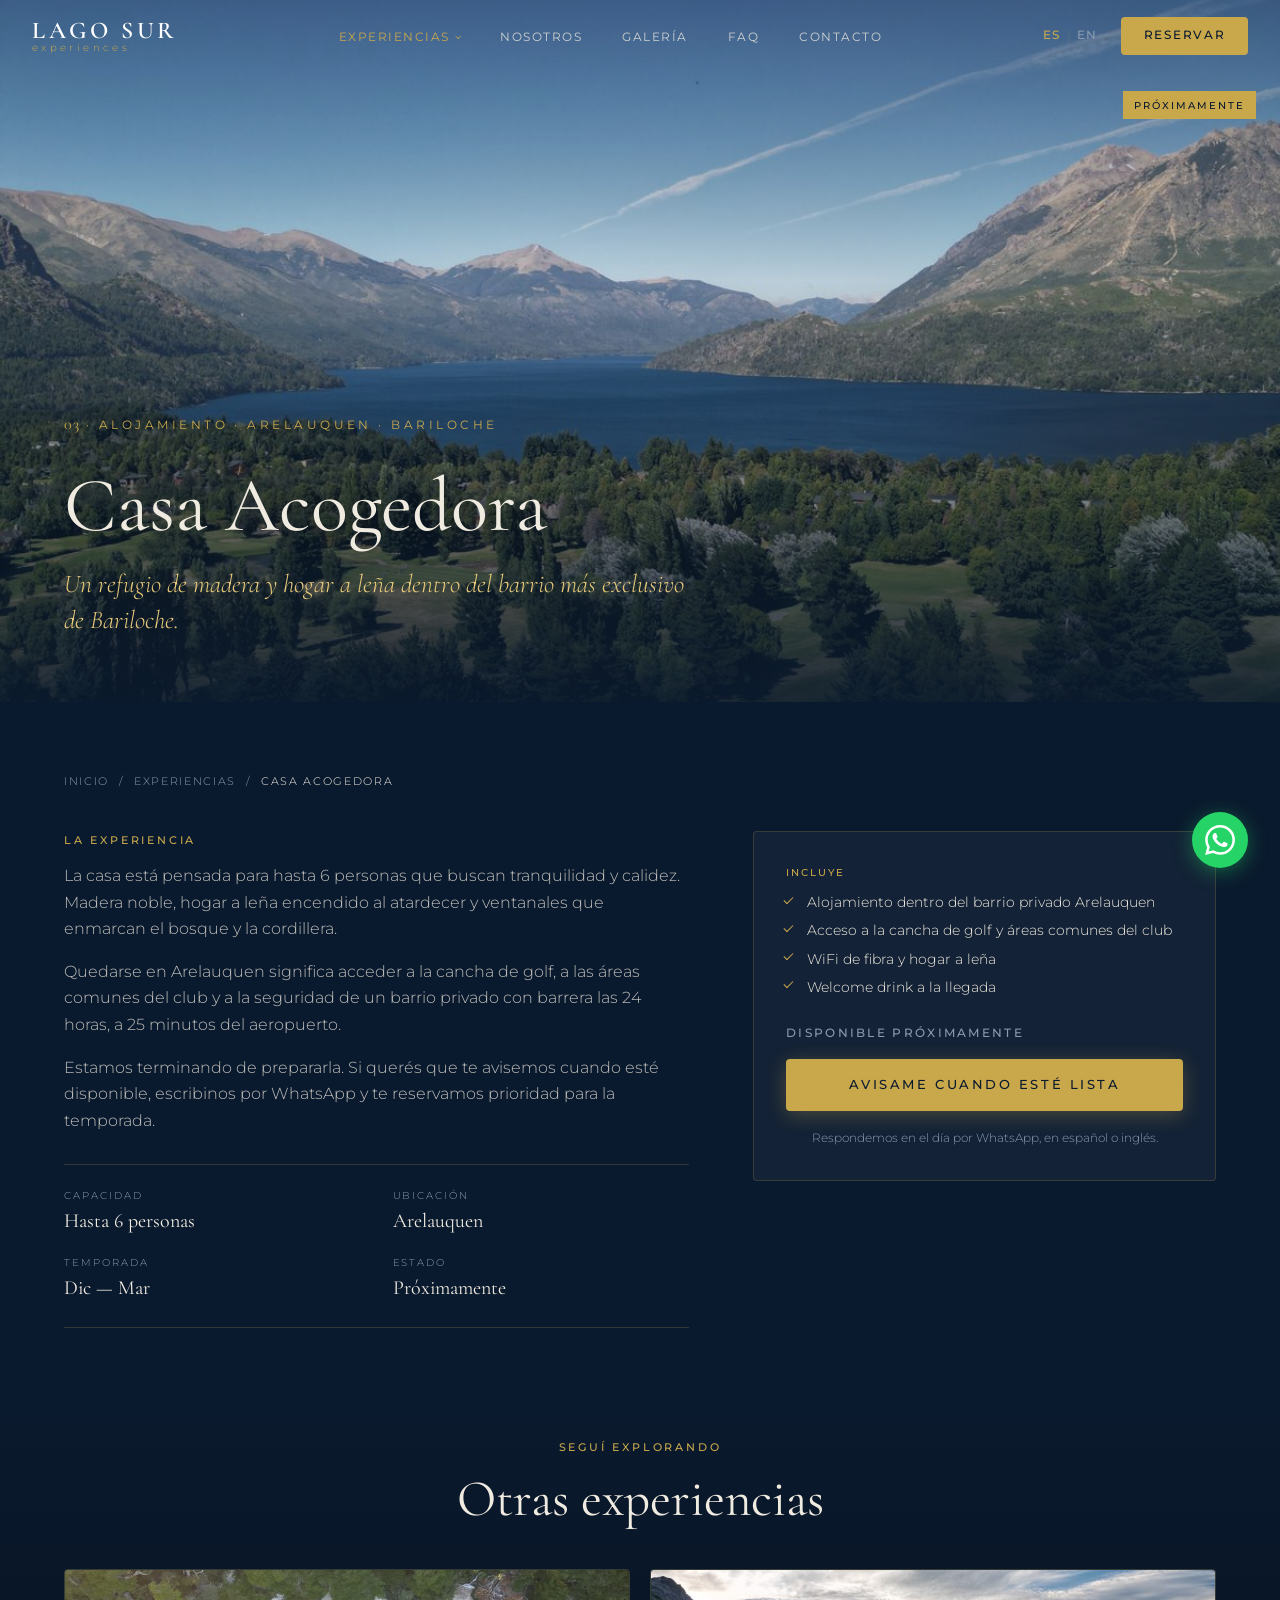
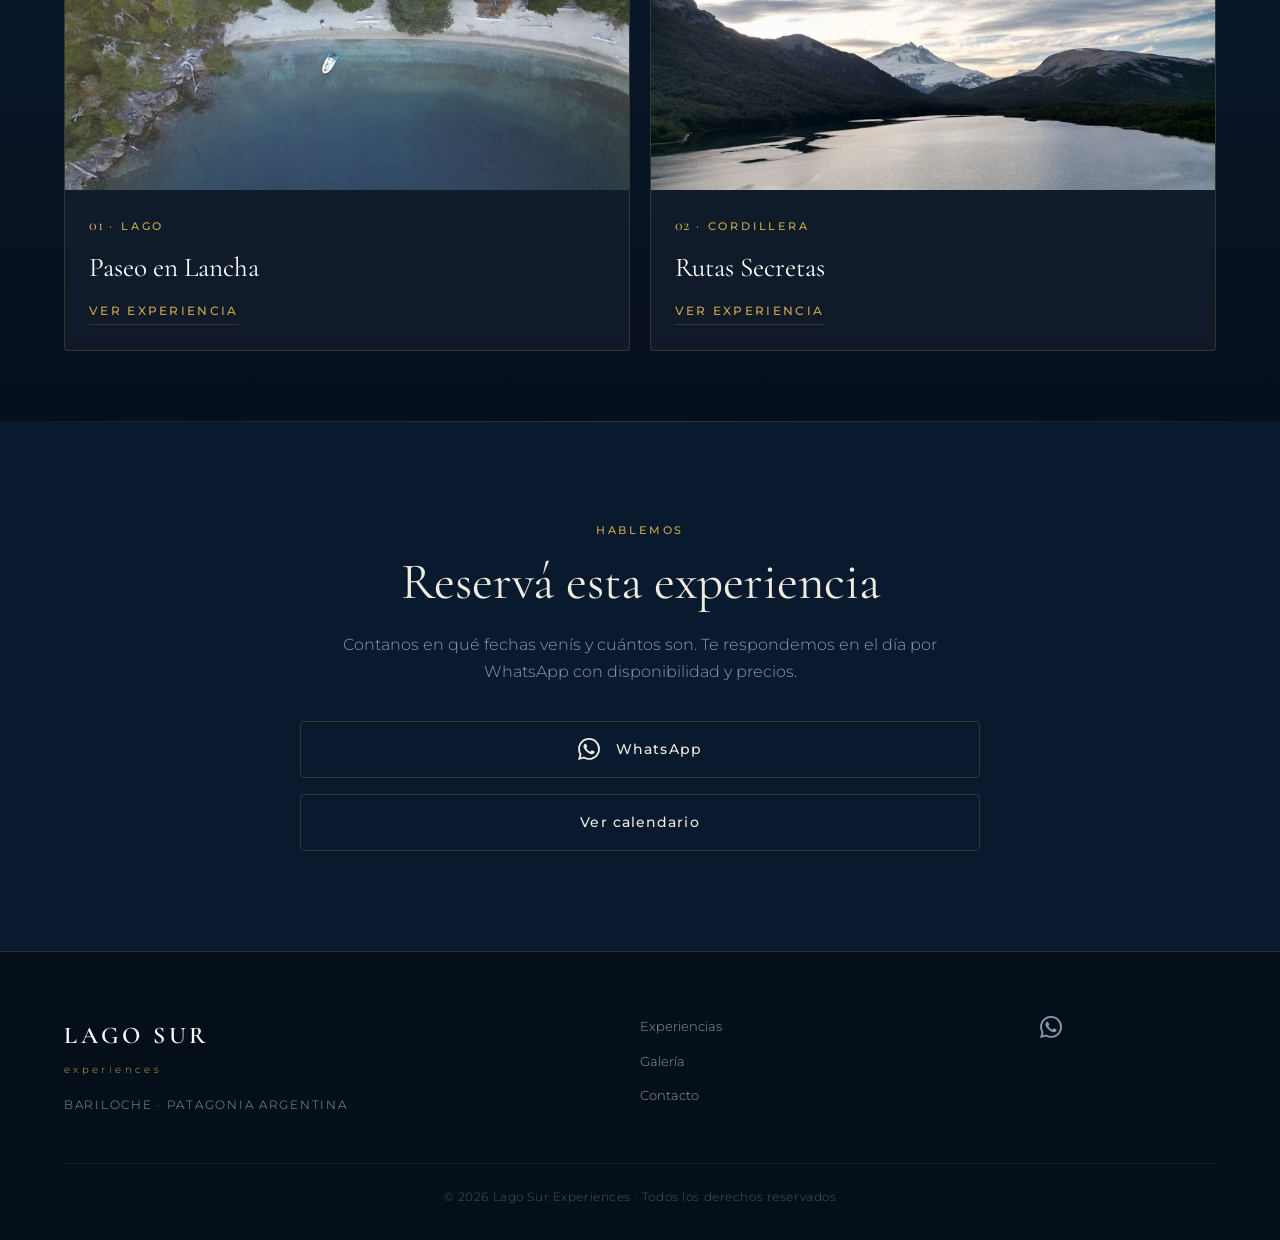
==== commit 448880de: "Set the WhatsApp Business number (+54 9 11 7812-2900) WhatsApp buttons, the contact form and the cal" ====
--- a/casa-arelauquen.html
+++ b/casa-arelauquen.html
@@ -6,11 +6,11 @@
   <title>Casa en Arelauquen, Bariloche (próximamente) | Lago Sur</title>
   <meta name="description" content="Casa para hasta 6 personas con hogar a leña dentro del barrio privado Arelauquen, Bariloche, con acceso al golf y al club. Próximamente.">
   <meta name="keywords" content="alojamiento Arelauquen, casa Bariloche barrio privado, hospedaje golf Bariloche">
-  <link rel="canonical" href="https://lagosur.site/casa-arelauquen.html">
+  <link rel="canonical" href="https://lagosur.site/casa-arelauquen">
 
   <meta property="og:type" content="website">
   <meta property="og:site_name" content="Lago Sur Experiences">
-  <meta property="og:url" content="https://lagosur.site/casa-arelauquen.html">
+  <meta property="og:url" content="https://lagosur.site/casa-arelauquen">
   <meta property="og:title" content="Casa en Arelauquen, Bariloche (próximamente) | Lago Sur">
   <meta property="og:description" content="Casa para hasta 6 personas con hogar a leña dentro del barrio privado Arelauquen, Bariloche, con acceso al golf y al club. Próximamente.">
   <meta property="og:image" content="https://lagosur.site/assets/img/arelauquen-golf.jpg">
@@ -45,20 +45,20 @@
             "@type": "ListItem",
             "position": 2,
             "name": "Experiencias",
-            "item": "https://lagosur.site/experiencias.html"
+            "item": "https://lagosur.site/experiencias"
           },
           {
             "@type": "ListItem",
             "position": 3,
             "name": "Casa Acogedora",
-            "item": "https://lagosur.site/casa-arelauquen.html"
+            "item": "https://lagosur.site/casa-arelauquen"
           }
         ]
       },
       {
         "@type": "LodgingBusiness",
         "name": "Casa Acogedora",
-        "url": "https://lagosur.site/casa-arelauquen.html",
+        "url": "https://lagosur.site/casa-arelauquen",
         "image": "https://lagosur.site/assets/img/arelauquen-golf.jpg",
         "description": "Casa para hasta 6 personas con hogar a leña dentro del barrio privado Arelauquen, Bariloche, con acceso al golf y al club. Próximamente.",
         "address": {
@@ -79,7 +79,7 @@
 
   <!-- ── NAVBAR ────────────────────────────────────────────────── -->
   <nav id="navbar">
-    <a href="index.html" class="nav-logo">
+    <a href="/" class="nav-logo">
       <span class="logo-main">LAGO SUR</span>
       <span class="logo-sub" data-es="experiences" data-en="experiences">experiences</span>
     </a>
@@ -90,17 +90,17 @@
 
     <ul class="nav-links" id="navLinks">
       <li class="nav-dropdown">
-        <a href="experiencias.html" class="nav-drop-trigger active" data-es="Experiencias" data-en="Experiences">Experiencias</a>
+        <a href="/experiencias" class="nav-drop-trigger active" data-es="Experiencias" data-en="Experiences">Experiencias</a>
         <ul class="nav-drop-menu">
-          <li><a href="paseo-en-lancha.html" data-es="Paseo en Lancha" data-en="Boat Tour">Paseo en Lancha</a></li>
-          <li><a href="rutas-secretas.html"  data-es="Rutas Secretas"  data-en="Secret Trails">Rutas Secretas</a></li>
-          <li><a href="casa-arelauquen.html" class="active"   data-es="Casa Acogedora"  data-en="Cozy House">Casa Acogedora</a></li>
-          <li class="nav-drop-all"><a href="experiencias.html" data-es="Ver todas en detalle" data-en="See all in detail">Ver todas en detalle</a></li>
+          <li><a href="/paseo-en-lancha" data-es="Paseo en Lancha" data-en="Boat Tour">Paseo en Lancha</a></li>
+          <li><a href="/rutas-secretas"  data-es="Rutas Secretas"  data-en="Secret Trails">Rutas Secretas</a></li>
+          <li><a href="/casa-arelauquen" class="active"   data-es="Casa Acogedora"  data-en="Cozy House">Casa Acogedora</a></li>
+          <li class="nav-drop-all"><a href="/experiencias" data-es="Ver todas en detalle" data-en="See all in detail">Ver todas en detalle</a></li>
         </ul>
       </li>
-      <li><a href="index.html#guias"         data-es="Nosotros"     data-en="About us">Nosotros</a></li>
-      <li><a href="index.html#galeria"       data-es="Galería"      data-en="Gallery">Galería</a></li>
-      <li><a href="index.html#faq"           data-es="FAQ"          data-en="FAQ">FAQ</a></li>
+      <li><a href="/#guias"         data-es="Nosotros"     data-en="About us">Nosotros</a></li>
+      <li><a href="/#galeria"       data-es="Galería"      data-en="Gallery">Galería</a></li>
+      <li><a href="/#faq"           data-es="FAQ"          data-en="FAQ">FAQ</a></li>
       <li><a href="#contacto"      data-es="Contacto"     data-en="Contact">Contacto</a></li>
     </ul>
 
@@ -131,7 +131,7 @@
   <section class="xp-detail">
     <div class="container">
       <nav class="xp-crumbs fade-in" aria-label="Breadcrumb">
-        <a href="index.html" data-es="Inicio" data-en="Home">Inicio</a><span>/</span><a href="experiencias.html" data-es="Experiencias" data-en="Experiences">Experiencias</a><span>/</span><span data-es="Casa Acogedora" data-en="Cozy House">Casa Acogedora</span>
+        <a href="/" data-es="Inicio" data-en="Home">Inicio</a><span>/</span><a href="/experiencias" data-es="Experiencias" data-en="Experiences">Experiencias</a><span>/</span><span data-es="Casa Acogedora" data-en="Cozy House">Casa Acogedora</span>
       </nav>
       <div class="xp-detail-grid">
         <div class="xp-body fade-in">
@@ -184,7 +184,7 @@
         <h2 data-es="Otras experiencias" data-en="Other experiences">Otras experiencias</h2>
       </div>
       <div class="xp-others-grid">
-        <a href="paseo-en-lancha.html" class="xp-other fade-in">
+        <a href="/paseo-en-lancha" class="xp-other fade-in">
           
           <img src="assets/img/playa-turquesa-aerea-800.jpg" loading="lazy" alt="Paseo en Lancha" data-alt-es="Paseo en Lancha" data-alt-en="Boat Tour">
           <div class="xp-other-body">
@@ -193,7 +193,7 @@
             <span class="exp-cta" data-es="Ver experiencia" data-en="See experience">Ver experiencia</span>
           </div>
         </a>
-        <a href="rutas-secretas.html" class="xp-other fade-in">
+        <a href="/rutas-secretas" class="xp-other fade-in">
           
           <img src="assets/img/lago-cordillera-nubes-800.jpg" loading="lazy" alt="Rutas Secretas" data-alt-es="Rutas Secretas" data-alt-en="Secret Trails">
           <div class="xp-other-body">
@@ -218,7 +218,7 @@
             <svg viewBox="0 0 24 24" fill="currentColor"><path d="M17.472 14.382c-.297-.149-1.758-.867-2.03-.967-.273-.099-.471-.148-.67.15-.197.297-.767.966-.94 1.164-.173.199-.347.223-.644.075-.297-.15-1.255-.463-2.39-1.475-.883-.788-1.48-1.761-1.653-2.059-.173-.297-.018-.458.13-.606.134-.133.298-.347.446-.52.149-.174.198-.298.298-.497.099-.198.05-.371-.025-.52-.075-.149-.669-1.612-.916-2.207-.242-.579-.487-.5-.669-.51-.173-.008-.371-.01-.57-.01-.198 0-.52.074-.792.372-.272.297-1.04 1.016-1.04 2.479 0 1.462 1.065 2.875 1.213 3.074.149.198 2.096 3.2 5.077 4.487.709.306 1.262.489 1.694.625.712.227 1.36.195 1.871.118.571-.085 1.758-.719 2.006-1.413.248-.694.248-1.289.173-1.413-.074-.124-.272-.198-.57-.347m-5.421 7.403h-.004a9.87 9.87 0 01-5.031-1.378l-.361-.214-3.741.982.998-3.648-.235-.374a9.86 9.86 0 01-1.51-5.26c.001-5.45 4.436-9.884 9.888-9.884 2.64 0 5.122 1.03 6.988 2.898a9.825 9.825 0 012.893 6.994c-.003 5.45-4.437 9.884-9.885 9.884m8.413-18.297A11.815 11.815 0 0012.05 0C5.495 0 .16 5.335.157 11.892c0 2.096.547 4.142 1.588 5.945L.057 24l6.305-1.654a11.882 11.882 0 005.683 1.448h.005c6.554 0 11.89-5.335 11.893-11.893a11.821 11.821 0 00-3.48-8.413z"/></svg>
             WhatsApp
           </a>
-          <a href="index.html#reservar" class="canal-item" data-es="Ver calendario" data-en="See calendar">Ver calendario</a>
+          <a href="/#reservar" class="canal-item" data-es="Ver calendario" data-en="See calendar">Ver calendario</a>
         </div>
       </div>
     </div>
@@ -234,8 +234,8 @@
           <p data-es="Bariloche · Patagonia Argentina" data-en="Bariloche · Argentine Patagonia">Bariloche · Patagonia Argentina</p>
         </div>
         <div class="footer-links">
-          <a href="experiencias.html" data-es="Experiencias" data-en="Experiences">Experiencias</a>
-          <a href="index.html#galeria"      data-es="Galería"        data-en="Gallery">Galería</a>
+          <a href="/experiencias" data-es="Experiencias" data-en="Experiences">Experiencias</a>
+          <a href="/#galeria"      data-es="Galería"        data-en="Gallery">Galería</a>
           <a href="#contacto"     data-es="Contacto"       data-en="Contact">Contacto</a>
         </div>
         <div class="footer-social">
@@ -248,7 +248,7 @@
         </div>
       </div>
       <div class="footer-bottom">
-        <p>© 2025 Lago Sur Experiences · <span data-es="Todos los derechos reservados" data-en="All rights reserved">Todos los derechos reservados</span></p>
+        <p>© 2026 Lago Sur Experiences · <span data-es="Todos los derechos reservados" data-en="All rights reserved">Todos los derechos reservados</span></p>
       </div>
     </div>
   </footer>
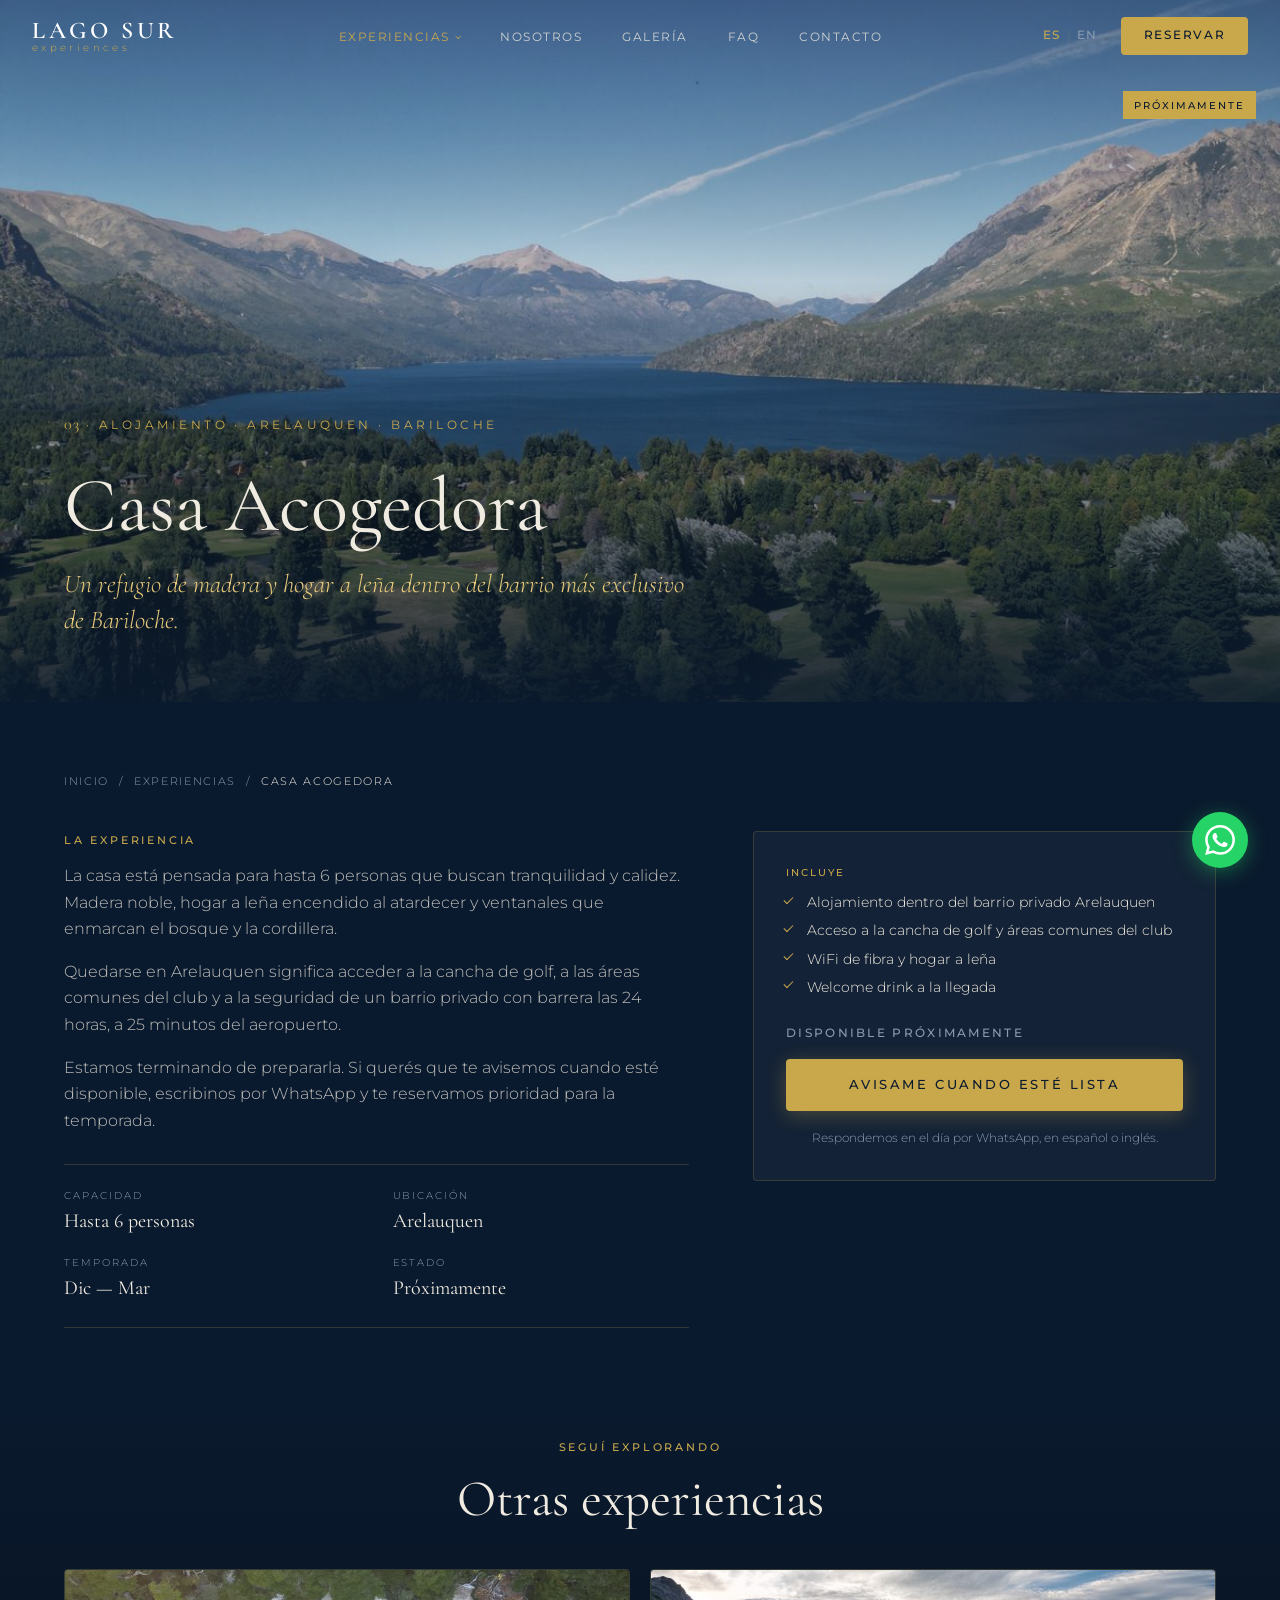
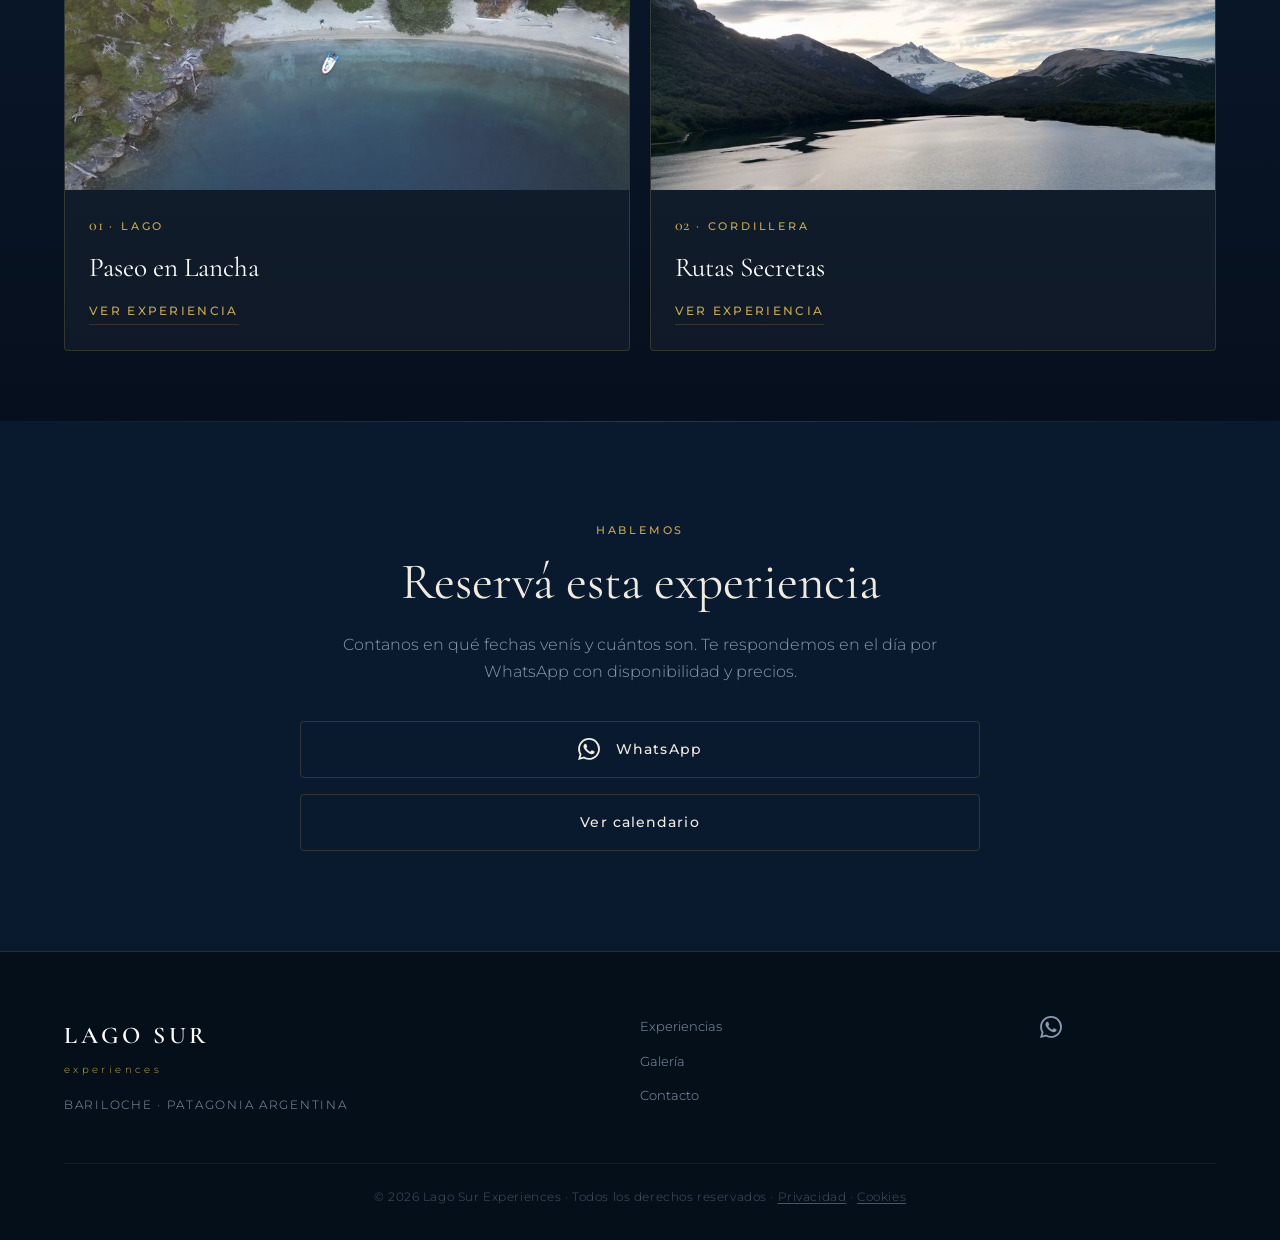
==== commit 108ed82e: "Cookie consent banner (Consent Mode v2) and privacy page Google consent defaults to denied in the EE" ====
--- a/casa-arelauquen.html
+++ b/casa-arelauquen.html
@@ -71,8 +71,8 @@
     ]
   }
   </script>
-  <link rel="preconnect" href="https://fonts.googleapis.com">
-  <link href="https://fonts.googleapis.com/css2?family=Cormorant+Garamond:ital,wght@0,300;0,400;0,600;1,300;1,400&family=Montserrat:wght@300;400;500;600&display=swap" rel="stylesheet">
+  <link rel="preload" href="/assets/fonts/montserrat.woff2" as="font" type="font/woff2" crossorigin>
+  <link rel="preload" href="/assets/fonts/cormorant-garamond.woff2" as="font" type="font/woff2" crossorigin>
   <link rel="stylesheet" href="styles.css">
 </head>
 <body class="page-experiencias page-xp" data-xp="casa-arelauquen" data-wa-es="Hola, quiero que me avisen cuando la casa en Arelauquen esté disponible" data-wa-en="Hi, please let me know when the house in Arelauquen is available">
@@ -120,7 +120,7 @@
          style="object-position:center 45%" alt="Cancha de golf de Arelauquen con el lago Nahuel Huapi y la cordillera" data-alt-es="Cancha de golf de Arelauquen con el lago Nahuel Huapi y la cordillera" data-alt-en="Arelauquen golf course with Lake Nahuel Huapi and the Andes">
     <div class="hero-overlay"></div>
     <span class="exp-badge xp-hero-badge" data-es="Próximamente" data-en="Coming soon">Próximamente</span>
-    <div class="hero-content fade-in">
+    <div class="hero-content hero-in">
       <p class="hero-location"><span class="xp-num">03</span> · <span data-es="Alojamiento" data-en="Stay">Alojamiento</span> · Arelauquen · Bariloche</p>
       <h1 class="hero-title" data-es="Casa Acogedora" data-en="Cozy House">Casa Acogedora</h1>
       <p class="xp-hero-tag" data-es="Un refugio de madera y hogar a leña dentro del barrio más exclusivo de Bariloche." data-en="A wood-and-fireplace refuge inside the most exclusive estate in Bariloche.">Un refugio de madera y hogar a leña dentro del barrio más exclusivo de Bariloche.</p>
@@ -248,7 +248,9 @@
         </div>
       </div>
       <div class="footer-bottom">
-        <p>© 2026 Lago Sur Experiences · <span data-es="Todos los derechos reservados" data-en="All rights reserved">Todos los derechos reservados</span></p>
+        <p>© 2026 Lago Sur Experiences · <span data-es="Todos los derechos reservados" data-en="All rights reserved">Todos los derechos reservados</span>
+          · <a href="/privacidad" data-es="Privacidad" data-en="Privacy">Privacidad</a>
+          · <a href="/privacidad#cookies" data-cookie-settings>Cookies</a></p>
       </div>
     </div>
   </footer>
--- a/styles.css
+++ b/styles.css
@@ -1,3 +1,26 @@
+/* ── FUENTES (servidas desde el sitio, variables, solo latin) ── */
+@font-face {
+  font-family: 'Cormorant Garamond';
+  font-style: normal;
+  font-weight: 300 600;
+  font-display: swap;
+  src: url('assets/fonts/cormorant-garamond.woff2') format('woff2');
+}
+@font-face {
+  font-family: 'Cormorant Garamond';
+  font-style: italic;
+  font-weight: 300 400;
+  font-display: swap;
+  src: url('assets/fonts/cormorant-garamond-italic.woff2') format('woff2');
+}
+@font-face {
+  font-family: 'Montserrat';
+  font-style: normal;
+  font-weight: 300 600;
+  font-display: swap;
+  src: url('assets/fonts/montserrat.woff2') format('woff2');
+}
+
 /* ── VARIABLES ──────────────────────────────────────────────── */
 :root {
   --navy:    #0a1a2e;
@@ -58,6 +81,13 @@
   opacity: 1;
   transform: translateY(0);
 }
+/* El texto del hero entra con CSS puro, sin esperar a script.js (así se pinta enseguida) */
+.hero-in { animation: heroIn 0.8s ease-out both; }
+@keyframes heroIn {
+  from { opacity: 0; transform: translateY(20px); }
+  to   { opacity: 1; transform: none; }
+}
+@media (prefers-reduced-motion: reduce) { .hero-in { animation: none; } }
 
 /* ── SECTION HEADER ──────────────────────────────────────────── */
 .section-label {
@@ -846,6 +876,57 @@
   color: rgba(138,155,176,0.5);
   letter-spacing: 0.05em;
 }
+.footer-bottom a { text-decoration: underline; text-underline-offset: 2px; }
+.footer-bottom a:hover { color: var(--gold); }
+
+/* ── BANNER DE COOKIES ───────────────────────────────────────── */
+.cookie-banner {
+  position: fixed;
+  left: 1rem;
+  right: 1rem;
+  bottom: 1rem;
+  z-index: 1500;
+  max-width: 580px;
+  margin: 0 auto;
+  display: flex;
+  flex-wrap: wrap;
+  align-items: center;
+  gap: 0.9rem 1.25rem;
+  padding: 1.1rem 1.25rem;
+  background: var(--navy);
+  border: 1px solid var(--border);
+  border-radius: var(--radius);
+  box-shadow: 0 12px 32px rgba(0,0,0,0.45);
+}
+.cookie-banner p { flex: 1 1 260px; font-size: 0.8rem; line-height: 1.6; color: var(--cream); }
+.cookie-banner a { color: var(--gold); text-decoration: underline; text-underline-offset: 2px; }
+.cookie-actions { display: flex; gap: 0.6rem; }
+.cookie-btn {
+  font-size: 0.7rem;
+  font-weight: 500;
+  letter-spacing: 0.1em;
+  text-transform: uppercase;
+  padding: 0.65rem 1.1rem;
+  border-radius: var(--radius);
+  border: 1px solid rgba(240,235,224,0.35);
+  color: var(--cream);
+  transition: var(--transition);
+}
+.cookie-reject:hover { border-color: var(--cream); }
+.cookie-accept { background: var(--gold); border-color: var(--gold); color: var(--navy); }
+.cookie-accept:hover { background: var(--gold-lt); border-color: var(--gold-lt); }
+
+/* ── PÁGINA DE PRIVACIDAD ────────────────────────────────────── */
+.legal { padding: 70px 0 90px; }
+.legal .container { max-width: 820px; }
+.legal h2 { font-size: clamp(1.6rem, 3vw, 2rem); color: var(--cream); margin: 2.6rem 0 0.8rem; }
+.legal h2:first-child { margin-top: 0; }
+.legal p, .legal li { color: rgba(240,235,224,0.82); font-size: 0.95rem; line-height: 1.8; }
+.legal p + p { margin-top: 0.8rem; }
+.legal ul { list-style: disc; padding-left: 1.3rem; margin: 0.6rem 0; }
+.legal a { color: var(--gold); text-decoration: underline; text-underline-offset: 2px; }
+.legal-updated { margin-top: 3rem; font-size: 0.8rem !important; color: var(--gray) !important; }
+.legal .btn-hero { margin-top: 1.2rem; }
 
 /* ── WHATSAPP FAB ─────────────────────────────────────────────── */
 .whatsapp-fab {
@@ -1184,10 +1265,17 @@
   padding: 2.5rem;
 }
 
-.guia-photo .img-placeholder {
+.guia-photo .img-placeholder,
+.guia-photo .guia-img {
   width: 100%;
   aspect-ratio: 4 / 5;
   border-radius: var(--radius);
+}
+.guia-photo .guia-img {
+  display: block;
+  height: auto;
+  object-fit: cover;
+  object-position: center 15%; /* recorta abajo, no la cara */
 }
 
 .img-ph-guia {
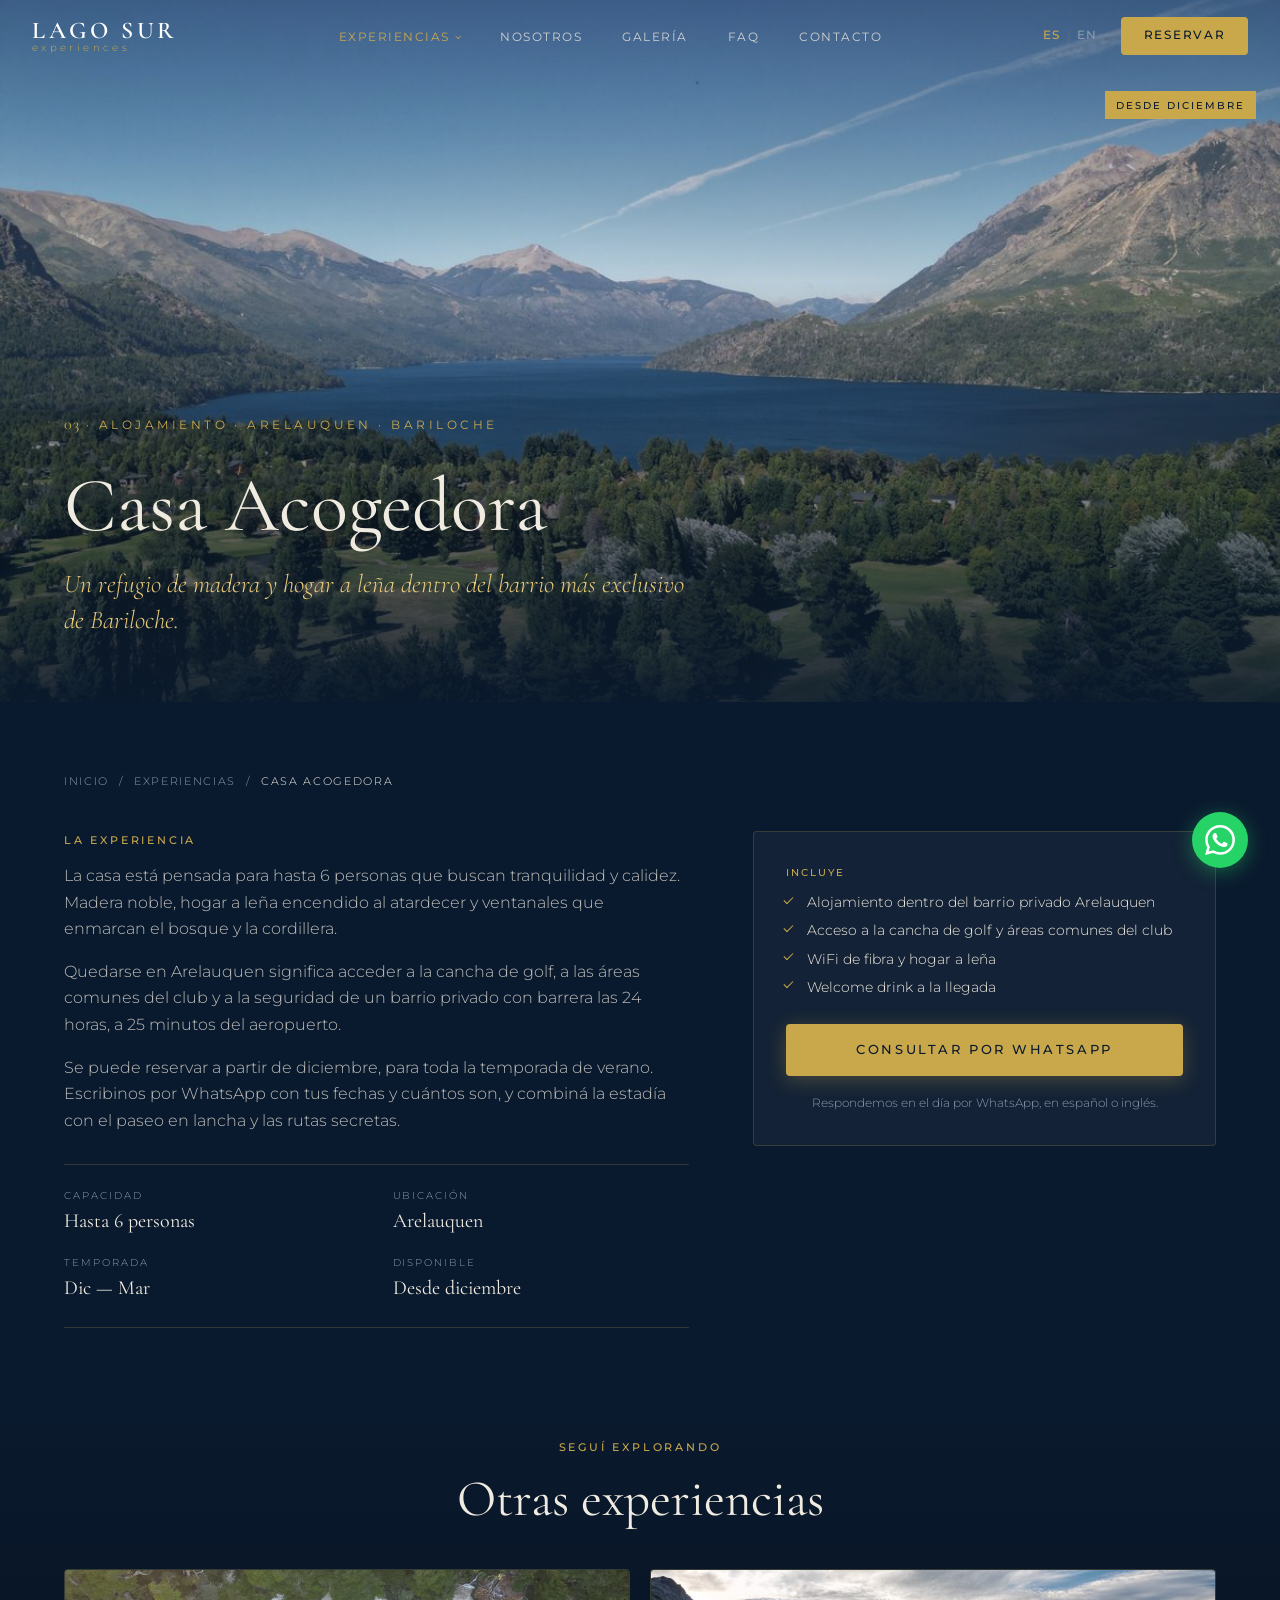
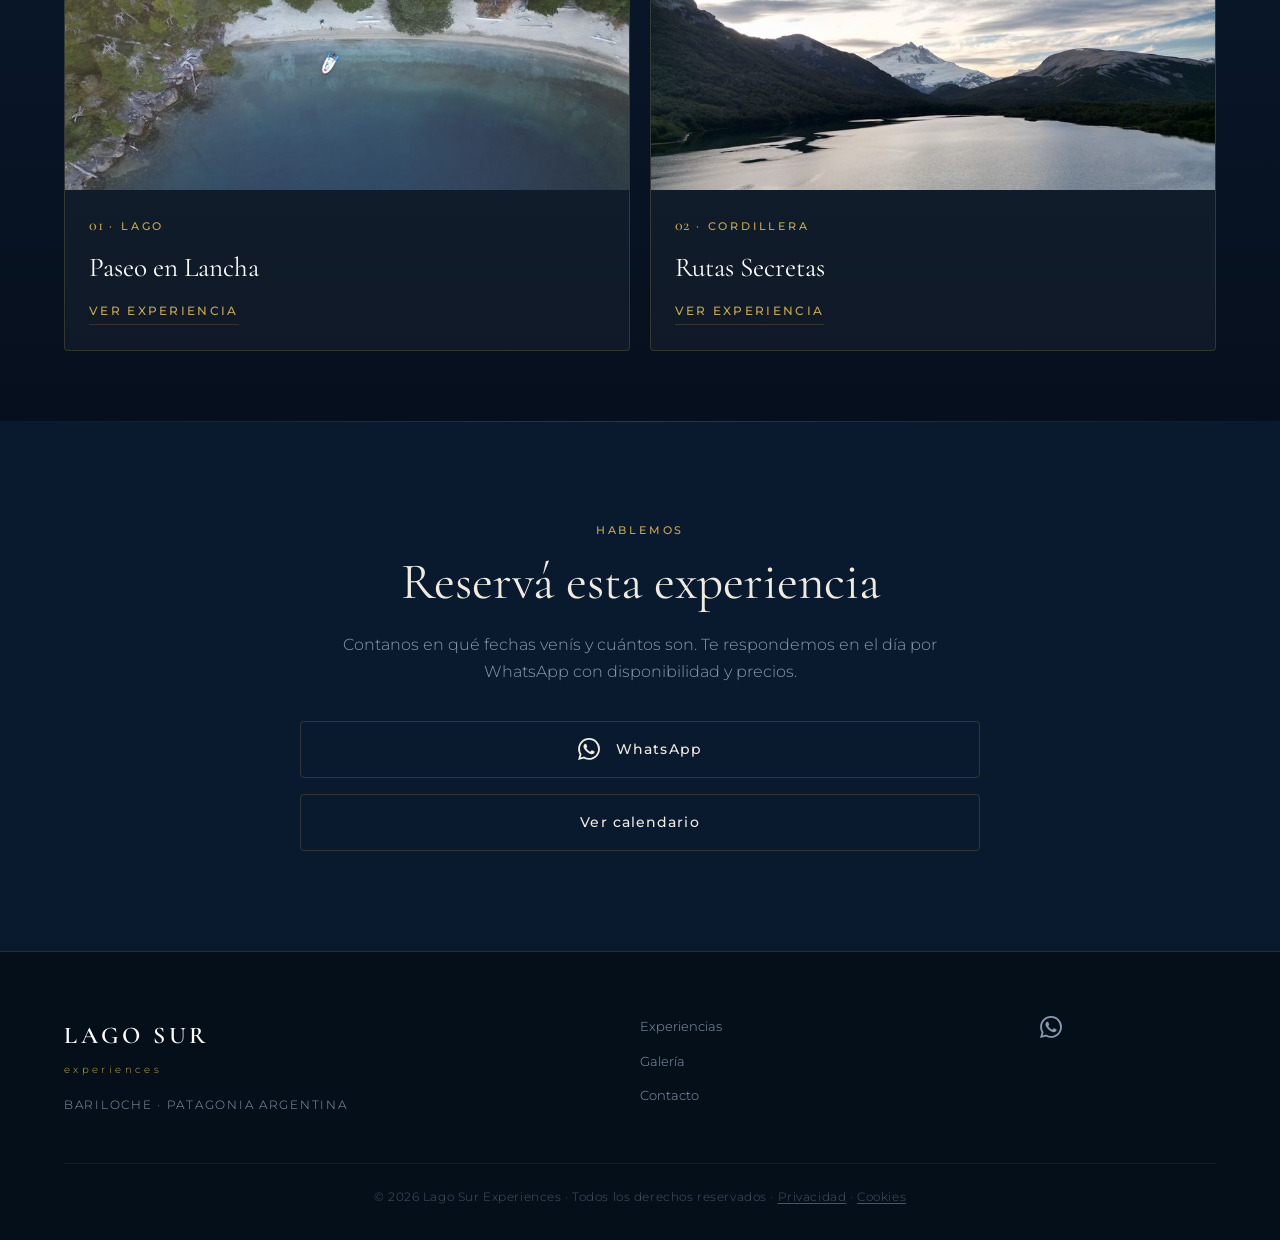
==== commit 3c8d216a: "Offer the Arelauquen house from December instead of "coming soon" Co-Authored-By: Claude Opus 5.5 <n" ====
--- a/casa-arelauquen.html
+++ b/casa-arelauquen.html
@@ -3,23 +3,23 @@
 <head>
   <meta charset="UTF-8">
   <meta name="viewport" content="width=device-width, initial-scale=1.0">
-  <title>Casa en Arelauquen, Bariloche (próximamente) | Lago Sur</title>
-  <meta name="description" content="Casa para hasta 6 personas con hogar a leña dentro del barrio privado Arelauquen, Bariloche, con acceso al golf y al club. Próximamente.">
+  <title>Casa en Arelauquen, Bariloche: alquiler desde diciembre | Lago Sur</title>
+  <meta name="description" content="Casa para hasta 6 personas con hogar a leña dentro del barrio privado Arelauquen, Bariloche, con acceso al golf y al club. Disponible desde diciembre.">
   <meta name="keywords" content="alojamiento Arelauquen, casa Bariloche barrio privado, hospedaje golf Bariloche">
   <link rel="canonical" href="https://lagosur.site/casa-arelauquen">
 
   <meta property="og:type" content="website">
   <meta property="og:site_name" content="Lago Sur Experiences">
   <meta property="og:url" content="https://lagosur.site/casa-arelauquen">
-  <meta property="og:title" content="Casa en Arelauquen, Bariloche (próximamente) | Lago Sur">
-  <meta property="og:description" content="Casa para hasta 6 personas con hogar a leña dentro del barrio privado Arelauquen, Bariloche, con acceso al golf y al club. Próximamente.">
+  <meta property="og:title" content="Casa en Arelauquen, Bariloche: alquiler desde diciembre | Lago Sur">
+  <meta property="og:description" content="Casa para hasta 6 personas con hogar a leña dentro del barrio privado Arelauquen, Bariloche, con acceso al golf y al club. Disponible desde diciembre.">
   <meta property="og:image" content="https://lagosur.site/assets/img/arelauquen-golf.jpg">
-  <meta property="og:image:alt" content="Casa en Arelauquen, Bariloche (próximamente) | Lago Sur">
+  <meta property="og:image:alt" content="Casa en Arelauquen, Bariloche: alquiler desde diciembre | Lago Sur">
   <meta property="og:locale" content="es_AR">
   <meta property="og:locale:alternate" content="en_US">
   <meta name="twitter:card" content="summary_large_image">
-  <meta name="twitter:title" content="Casa en Arelauquen, Bariloche (próximamente) | Lago Sur">
-  <meta name="twitter:description" content="Casa para hasta 6 personas con hogar a leña dentro del barrio privado Arelauquen, Bariloche, con acceso al golf y al club. Próximamente.">
+  <meta name="twitter:title" content="Casa en Arelauquen, Bariloche: alquiler desde diciembre | Lago Sur">
+  <meta name="twitter:description" content="Casa para hasta 6 personas con hogar a leña dentro del barrio privado Arelauquen, Bariloche, con acceso al golf y al club. Disponible desde diciembre.">
   <meta name="twitter:image" content="https://lagosur.site/assets/img/arelauquen-golf.jpg">
   <meta name="theme-color" content="#0a1a2e">
 
@@ -60,7 +60,7 @@
         "name": "Casa Acogedora",
         "url": "https://lagosur.site/casa-arelauquen",
         "image": "https://lagosur.site/assets/img/arelauquen-golf.jpg",
-        "description": "Casa para hasta 6 personas con hogar a leña dentro del barrio privado Arelauquen, Bariloche, con acceso al golf y al club. Próximamente.",
+        "description": "Casa para hasta 6 personas con hogar a leña dentro del barrio privado Arelauquen, Bariloche, con acceso al golf y al club. Disponible desde diciembre.",
         "address": {
           "@type": "PostalAddress",
           "addressLocality": "Bariloche",
@@ -75,7 +75,7 @@
   <link rel="preload" href="/assets/fonts/cormorant-garamond.woff2" as="font" type="font/woff2" crossorigin>
   <link rel="stylesheet" href="styles.css">
 </head>
-<body class="page-experiencias page-xp" data-xp="casa-arelauquen" data-wa-es="Hola, quiero que me avisen cuando la casa en Arelauquen esté disponible" data-wa-en="Hi, please let me know when the house in Arelauquen is available">
+<body class="page-experiencias page-xp" data-xp="casa-arelauquen" data-wa-es="Hola, quiero consultar por la casa en Arelauquen (desde diciembre)" data-wa-en="Hi, I would like to ask about the house in Arelauquen (from December)">
 
   <!-- ── NAVBAR ────────────────────────────────────────────────── -->
   <nav id="navbar">
@@ -119,7 +119,7 @@
     <img class="xp-hero-img" src="assets/img/arelauquen-golf.jpg" srcset="assets/img/arelauquen-golf-800.jpg 800w, assets/img/arelauquen-golf.jpg 1600w" sizes="100vw" fetchpriority="high"
          style="object-position:center 45%" alt="Cancha de golf de Arelauquen con el lago Nahuel Huapi y la cordillera" data-alt-es="Cancha de golf de Arelauquen con el lago Nahuel Huapi y la cordillera" data-alt-en="Arelauquen golf course with Lake Nahuel Huapi and the Andes">
     <div class="hero-overlay"></div>
-    <span class="exp-badge xp-hero-badge" data-es="Próximamente" data-en="Coming soon">Próximamente</span>
+    <span class="exp-badge xp-hero-badge" data-es="Desde diciembre" data-en="From December">Desde diciembre</span>
     <div class="hero-content hero-in">
       <p class="hero-location"><span class="xp-num">03</span> · <span data-es="Alojamiento" data-en="Stay">Alojamiento</span> · Arelauquen · Bariloche</p>
       <h1 class="hero-title" data-es="Casa Acogedora" data-en="Cozy House">Casa Acogedora</h1>
@@ -138,7 +138,7 @@
           <p class="section-label" data-es="La experiencia" data-en="The experience">La experiencia</p>
           <p data-es="La casa está pensada para hasta 6 personas que buscan tranquilidad y calidez. Madera noble, hogar a leña encendido al atardecer y ventanales que enmarcan el bosque y la cordillera." data-en="The house is designed for up to 6 guests looking for calm and warmth. Noble wood, a fireplace lit at sunset and windows that frame the forest and the Andes.">La casa está pensada para hasta 6 personas que buscan tranquilidad y calidez. Madera noble, hogar a leña encendido al atardecer y ventanales que enmarcan el bosque y la cordillera.</p>
           <p data-es="Quedarse en Arelauquen significa acceder a la cancha de golf, a las áreas comunes del club y a la seguridad de un barrio privado con barrera las 24 horas, a 25 minutos del aeropuerto." data-en="Staying in Arelauquen means access to the golf course, the club common areas and the security of a gated estate with 24-hour access, 25 minutes from the airport.">Quedarse en Arelauquen significa acceder a la cancha de golf, a las áreas comunes del club y a la seguridad de un barrio privado con barrera las 24 horas, a 25 minutos del aeropuerto.</p>
-          <p data-es="Estamos terminando de prepararla. Si querés que te avisemos cuando esté disponible, escribinos por WhatsApp y te reservamos prioridad para la temporada." data-en="We are finishing getting it ready. If you would like to be notified when it is available, message us on WhatsApp and we will hold priority for you this season.">Estamos terminando de prepararla. Si querés que te avisemos cuando esté disponible, escribinos por WhatsApp y te reservamos prioridad para la temporada.</p>
+          <p data-es="Se puede reservar a partir de diciembre, para toda la temporada de verano. Escribinos por WhatsApp con tus fechas y cuántos son, y combiná la estadía con el paseo en lancha y las rutas secretas." data-en="It can be booked from December onwards, for the whole summer season. Message us on WhatsApp with your dates and group size, and combine your stay with the boat tour and the secret trails.">Se puede reservar a partir de diciembre, para toda la temporada de verano. Escribinos por WhatsApp con tus fechas y cuántos son, y combiná la estadía con el paseo en lancha y las rutas secretas.</p>
           <div class="xp-facts">
           <div class="xp-fact">
             <span class="xp-fact-label" data-es="Capacidad" data-en="Capacity">Capacidad</span>
@@ -153,8 +153,8 @@
             <strong data-es="Dic — Mar" data-en="Dec — Mar">Dic — Mar</strong>
           </div>
           <div class="xp-fact">
-            <span class="xp-fact-label" data-es="Estado" data-en="Status">Estado</span>
-            <strong data-es="Próximamente" data-en="Coming soon">Próximamente</strong>
+            <span class="xp-fact-label" data-es="Disponible" data-en="Available">Disponible</span>
+            <strong data-es="Desde diciembre" data-en="From December">Desde diciembre</strong>
           </div>
           </div>
         </div>
@@ -167,8 +167,7 @@
             <li data-es="WiFi de fibra y hogar a leña" data-en="Fiber WiFi and wood fireplace">WiFi de fibra y hogar a leña</li>
             <li data-es="Welcome drink a la llegada" data-en="Welcome drink on arrival">Welcome drink a la llegada</li>
             </ul>
-            <span class="exp-cta exp-cta--soon" data-es="Disponible próximamente" data-en="Available soon">Disponible próximamente</span>
-            <a href="#contacto" class="btn-hero xp-cta xp-cta-wa" target="_blank" rel="noopener" data-es="Avisame cuando esté lista" data-en="Notify me when it is ready">Avisame cuando esté lista</a>
+            <a href="#contacto" class="btn-hero xp-cta xp-cta-wa" target="_blank" rel="noopener" data-es="Consultar por WhatsApp" data-en="Ask on WhatsApp">Consultar por WhatsApp</a>
             <p class="xp-aside-note" data-es="Respondemos en el día por WhatsApp, en español o inglés." data-en="We reply same-day via WhatsApp, in Spanish or English.">Respondemos en el día por WhatsApp, en español o inglés.</p>
           </div>
         </aside>
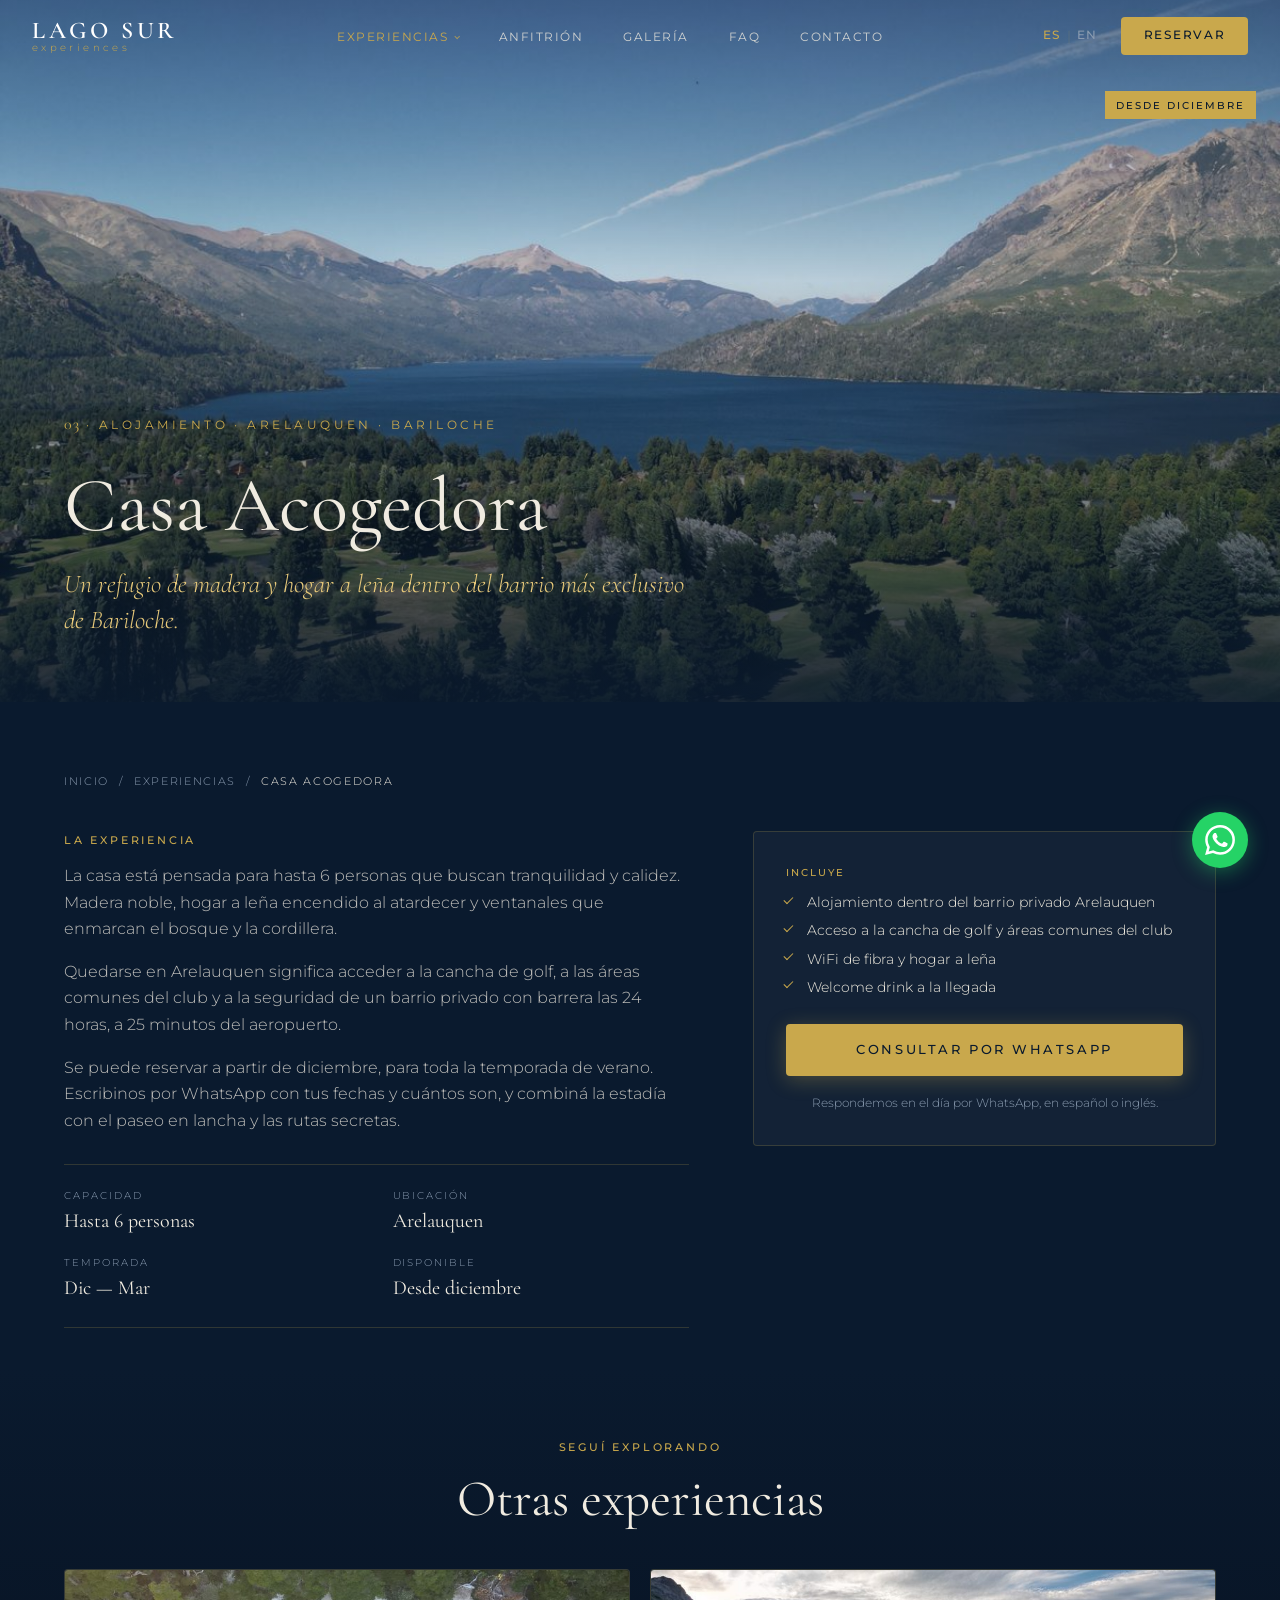
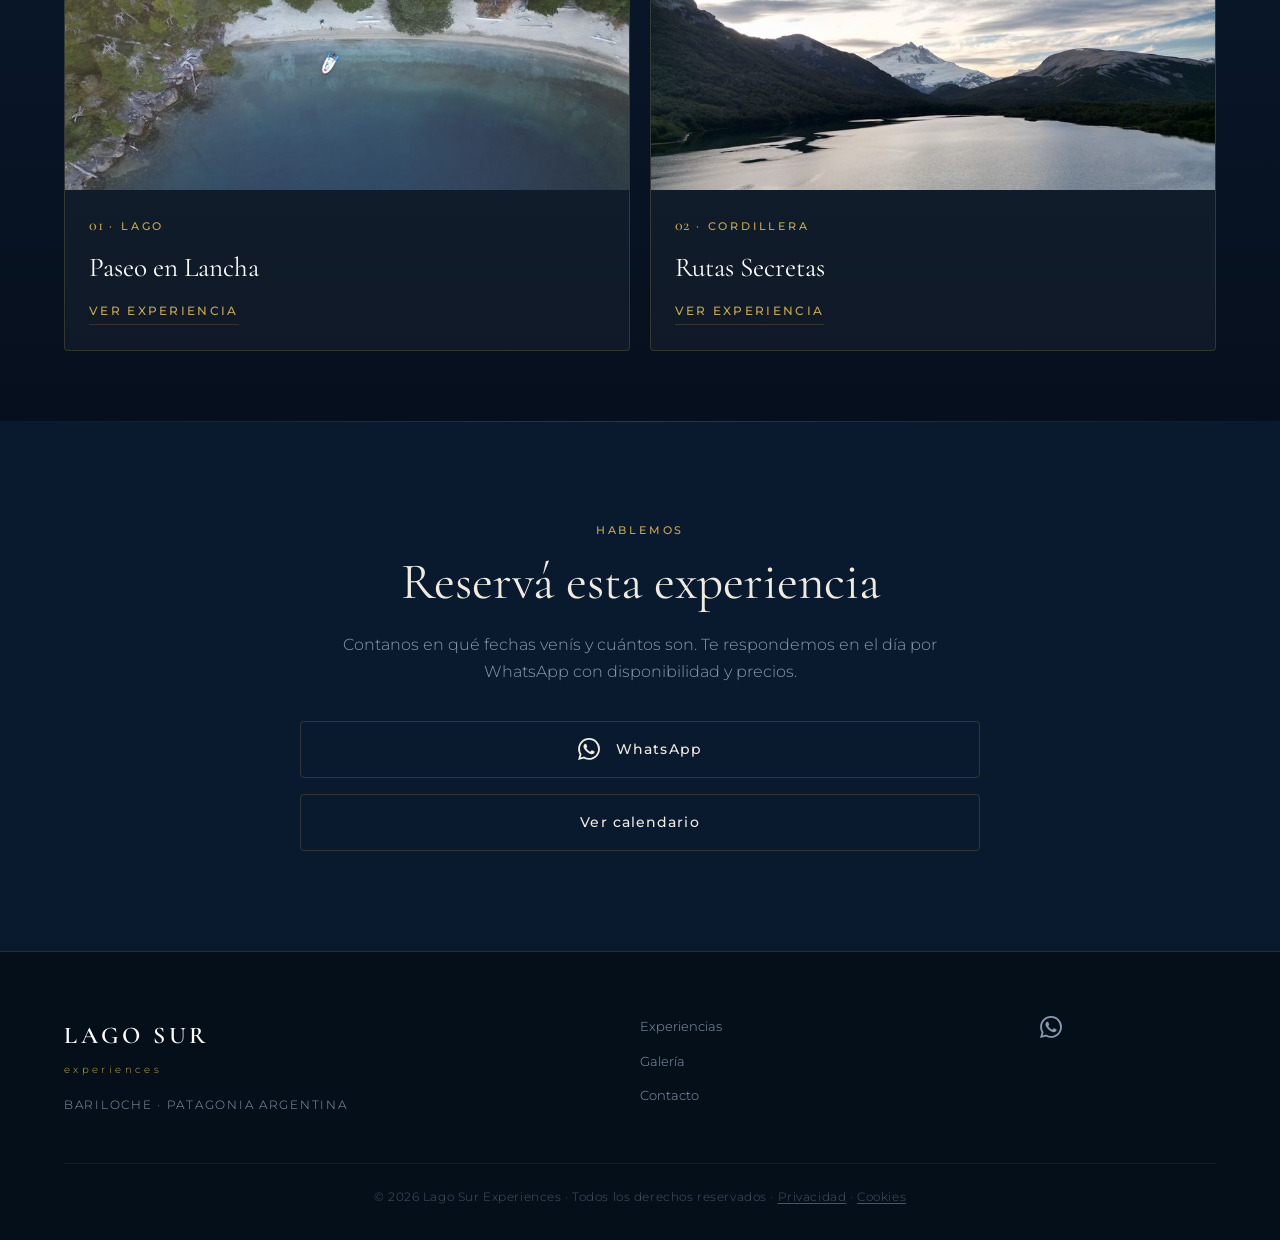
==== commit e2301a9d: ""Quiénes somos" becomes "Tu anfitrión": the section only presents Francisco Co-Authored-By: Claude O" ====
--- a/casa-arelauquen.html
+++ b/casa-arelauquen.html
@@ -98,7 +98,7 @@
           <li class="nav-drop-all"><a href="/experiencias" data-es="Ver todas en detalle" data-en="See all in detail">Ver todas en detalle</a></li>
         </ul>
       </li>
-      <li><a href="/#guias"         data-es="Nosotros"     data-en="About us">Nosotros</a></li>
+      <li><a href="/#guias"         data-es="Anfitrión"    data-en="Your host">Anfitrión</a></li>
       <li><a href="/#galeria"       data-es="Galería"      data-en="Gallery">Galería</a></li>
       <li><a href="/#faq"           data-es="FAQ"          data-en="FAQ">FAQ</a></li>
       <li><a href="#contacto"      data-es="Contacto"     data-en="Contact">Contacto</a></li>
